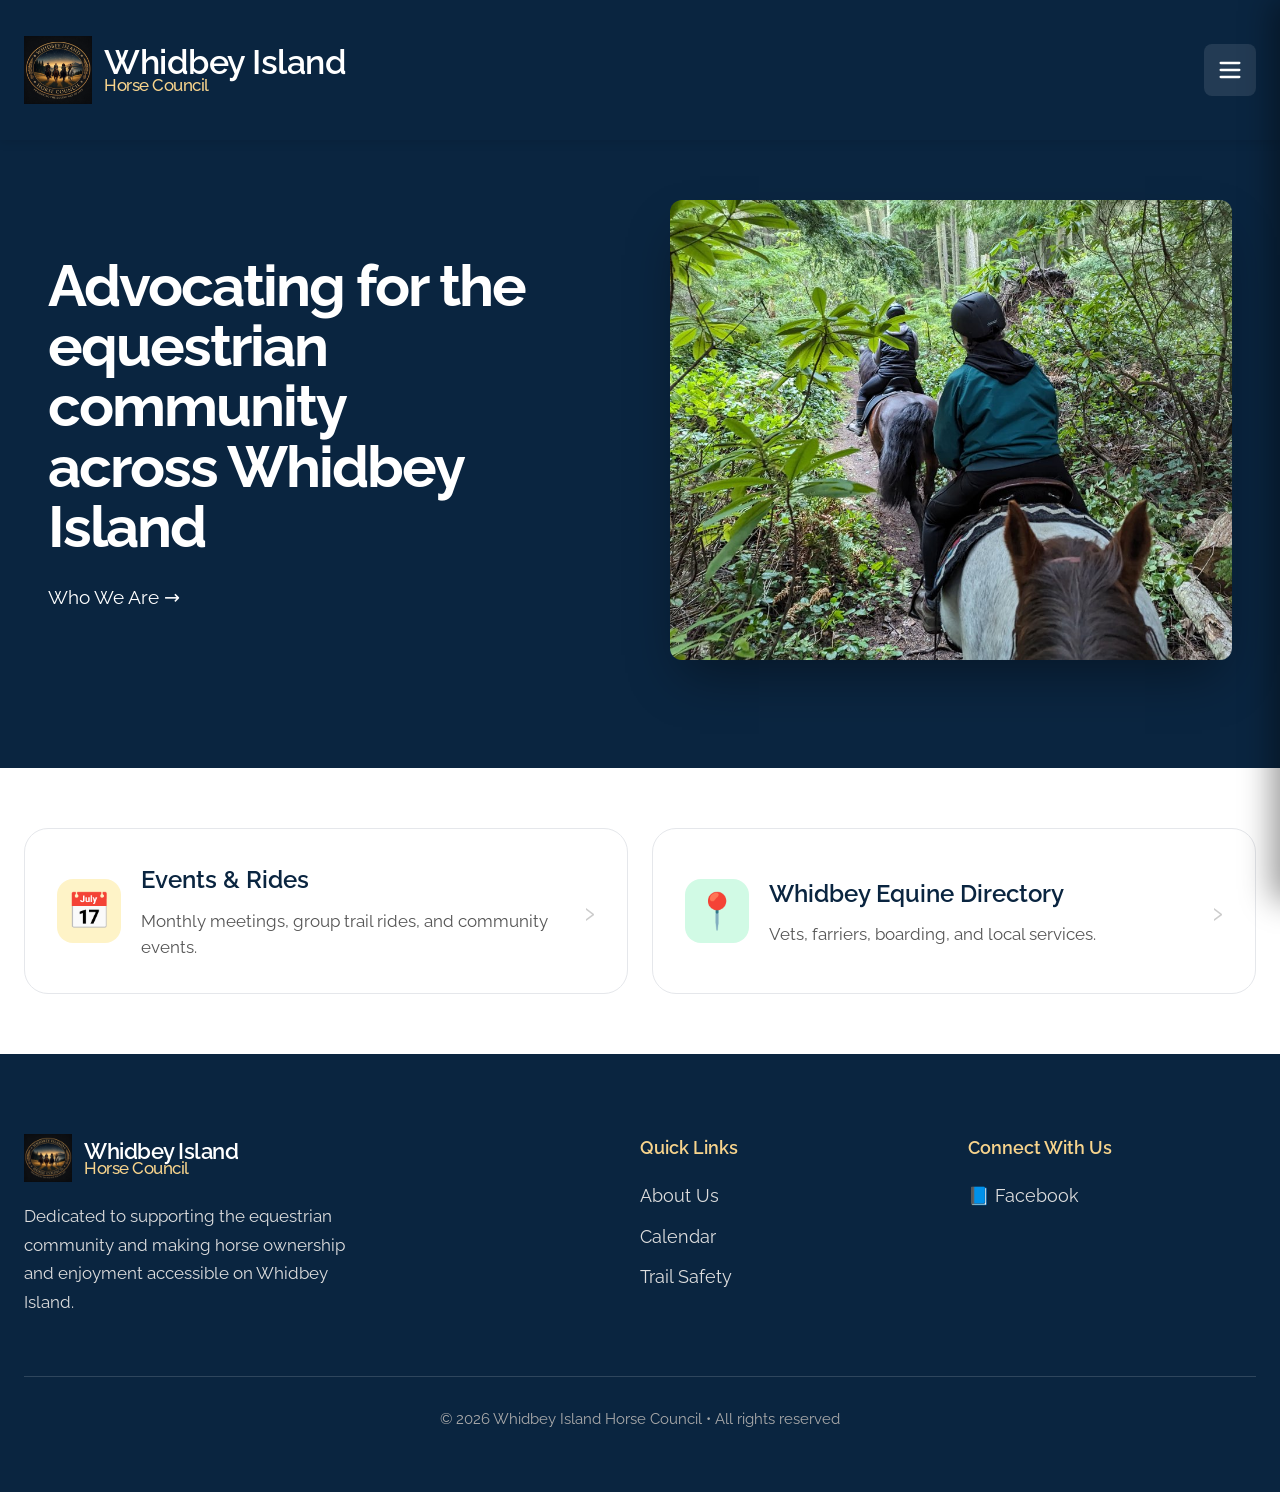
==== index.html @ 2dd6991c "Update index.html" ====
<!DOCTYPE html>
<html lang="en">
<head>
    <meta charset="UTF-8">
    <meta name="viewport" content="width=device-width, initial-scale=1.0">
    <meta name="description" content="Whidbey Island Horse Council - Promoting responsible horse ownership, trail access, and equestrian community on Whidbey Island, Washington.">
    <title>Whidbey Island Horse Council | Home</title>
    <link href="https://fonts.googleapis.com/css2?family=Raleway:wght@400;500;600;700&display=swap" rel="stylesheet">
    <link rel="stylesheet" href="css/styles.css">
</head>
<body>

    <!-- HEADER with full accordion mobile menu -->
    <header class="header-bg">
        <div class="nav-container">
            <div class="logo-container">
               <a href="index.html" style="display: flex; align-items: center; gap: 12px; text-decoration: none;">
                  <img src="images/logo.png" alt="Whidbey Island Horse Council Logo">
                  <div class="logo-text">Whidbey Island <small>Horse Council</small></div>
               </a>
            </div>                      
           <nav class="desktop-nav">
                <a href="index.html" class="active">Home</a>
                <a href="about.html">About Us / Mission</a>
                <a href="events.html">Calendar</a>
                <a href="resources.html">Resources</a>
                <a href="contact.html">Contact</a>
            </nav>
            <div class="hamburger" onclick="toggleMobileMenu()">
                <svg id="hamburger-icon" xmlns="http://www.w3.org/2000/svg" width="28" height="28" fill="none" viewBox="0 0 24 24" stroke="currentColor">
                    <path stroke-linecap="round" stroke-linejoin="round" stroke-width="2" d="M4 6h16M4 12h16M4 18h16"/>
                </svg>
            </div>
        </div>

        <!-- RIGHT-SIDE MOBILE DRAWER WITH ACCORDION -->
        <div id="mobile-menu" class="mobile-menu">
            <button class="close-btn" onclick="toggleMobileMenu()">×</button>
            <nav>
                <a href="index.html" onclick="toggleMobileMenu()">Home</a>
                <a href="about.html" onclick="toggleMobileMenu()">About Us / Mission</a>
                <!-- Events accordion -->
                <div class="accordion-item">
                    <button class="accordion-header" onclick="toggleAccordion(this)" aria-expanded="false">
                        Calendar
                        <span class="chevron">›</span>
                    </button>
                    <div class="accordion-content">
                        <a href="events.html" onclick="toggleMobileMenu()">Upcoming Events</a>
                        <a href="monthly-meetings.html" onclick="toggleMobileMenu()">Monthly Meetings</a>
                    </div>
                </div>
                
                <!-- Resources accordion -->
                <div class="accordion-item">
                    <button class="accordion-header" onclick="toggleAccordion(this)" aria-expanded="false">
                        Resources
                        <span class="chevron">›</span>
                    </button>
                    <div class="accordion-content">
                        <a href="resources.html" onclick="toggleMobileMenu()">Trail Safety</a>
                        <a href="disaster-preparedness.html" onclick="toggleMobileMenu()">Disaster Preparedness</a>
                        <a href="whidbey-equine-directory.html" onclick="toggleMobileMenu()">Whidbey Equine Directory</a>
                    </div>
                </div>
                <a href="contact.html" onclick="toggleMobileMenu()">Contact</a>
            </nav>
        </div>
    </header>
    <!-- HERO SECTION – Text left, photo right -->
    <section style="background-color: #0a2540; padding: 60px 24px 100px; color: white;">
        <div class="hero-grid" style="max-width: 1280px; margin: 0 auto; display: grid; gap: 60px; align-items: center;">
            
            <!-- LEFT: Text - now vertically centered -->
            <div style="display: flex; flex-direction: column; justify-content: center; height: 100%;">
                <h1 style="font-size: 3.6rem; line-height: 1.05; font-weight: 700; letter-spacing: -2px; margin-bottom: 24px;">
                    Advocating for the equestrian community<br>across Whidbey Island
                </h1>
                <div style="display: flex; gap: 28px; flex-wrap: wrap; align-items: center;">
                    <a href="about.html" 
                       style="color: white; font-size: 1.2rem; display: flex; align-items: center; gap: 8px; text-decoration: none;">
                        Who We Are →
                    </a>
                </div>
            </div>
            
            <!-- RIGHT: Rider photo - slightly smaller -->
            <div>
                <img src="images/hero-rider.jpg" 
                     alt="Horse rider on trail at sunset" 
                     style="width: 100%; max-height: 460px; object-fit: cover; border-radius: 12px; box-shadow: 0 25px 50px -12px rgba(0,0,0,0.4);">
            </div>
        </div>
    </section>

    <!-- QUICK LINKS -->
    <section class="quick-section">
        <div class="quick-grid">
          
            <a href="events.html" class="card">
                <div class="card-icon" style="background:#fef3c7; color:#b45309;">📅</div>
                <div class="card-content">
                    <h3>Events &amp; Rides</h3>
                    <p>Monthly meetings, group trail rides, and community events.</p>
                </div>
                <span class="card-arrow">›</span>
            </a>
            
            <a href="whidbey-equine-directory.html" class="card">
                <div class="card-icon" style="background:#d1fae5; color:#0f766e;">📍</div>
                <div class="card-content">
                    <h3>Whidbey Equine Directory</h3>
                    <p>Vets, farriers, boarding, and local services.</p>
                </div>
                <span class="card-arrow">›</span>
            </a>
        </div>
    </section>

    <!-- FOOTER -->
    <footer class="footer">
        <div class="footer-content">
            <div>
                <div class="footer-logo">
                    <img src="images/logo.png" alt="Whidbey Island Horse Council">
                    <div class="logo-text" style="color:white; font-size:1.4rem;">Whidbey Island <small style="color:#f8d48c;">Horse Council</small></div>
                </div>
                <p>Dedicated to supporting the equestrian community and making horse ownership and enjoyment accessible on Whidbey Island.</p>
            </div>
            <div class="footer-column">
                <h4>Quick Links</h4>
                <ul>
                    <li><a href="about.html">About Us</a></li>
                    <li><a href="events.html">Calendar</a></li>
                    <li><a href="resources.html">Trail Safety</a></li>
                </ul>
            </div>
            <div class="footer-column">
                <h4>Connect With Us</h4>
                <div class="footer-social">
                    <a href="https://www.facebook.com/groups/1446844290421112" target="_blank">📘 Facebook</a>
                </div>
            </div>
        </div>
        <div class="footer-bottom">
            &copy; 2026 Whidbey Island Horse Council • All rights reserved
        </div>
    </footer>

    <script>
        function toggleMobileMenu() {
            const menu = document.getElementById('mobile-menu');
            const icon = document.getElementById('hamburger-icon');
            if (menu.classList.contains('active')) {
                menu.classList.remove('active');
                icon.innerHTML = `<path stroke-linecap="round" stroke-linejoin="round" stroke-width="2" d="M4 6h16M4 12h16M4 18h16"/>`;
            } else {
                menu.classList.add('active');
                icon.innerHTML = `<path stroke-linecap="round" stroke-linejoin="round" stroke-width="2" d="M6 18L18 6M6 6h12v12"/>`;
            }
        }
        function toggleAccordion(button) {
            const isExpanded = button.getAttribute('aria-expanded') === 'true';
            button.setAttribute('aria-expanded', !isExpanded);
            const content = button.nextElementSibling;
            content.classList.toggle('open');
        }
    </script>
</body>
</html>
---- css/styles.css ----
/* ============================================= */
/* Whidbey Island Horse Council - styles.css     */
/* Pure custom CSS – exactly like ironmillsranch.com */
/* ============================================= */

@import url('https://fonts.googleapis.com/css2?family=Raleway:wght@400;500;600;700&display=swap');

* {
    margin: 0;
    padding: 0;
    box-sizing: border-box;
}

body {
    font-family: 'Raleway', system-ui, -apple-system, BlinkMacSystemFont, "Segoe UI", Roboto, sans-serif;
    line-height: 1.6;
    font-size: 1.1rem;
    color: #222222;
    overflow-x: hidden;
}

/* ====================== HEADER ====================== */
/* Taller header + much more visible logo */
.header-bg {
    background-color: #0a2540;
    color: white;
    position: sticky;
    top: 0;
    z-index: 1000;
    box-shadow: 0 2px 10px rgba(0, 0, 0, 0.1);
    padding: 8px 0;
}

.nav-container {
    max-width: 1280px;
    margin: 0 auto;
    padding: 28px 24px;
    display: flex;
    align-items: center;
    justify-content: space-between;
}

.logo-container {
    display: flex;
    align-items: center;
    gap: 12px;
}

.logo-container img {
    height: 68px;
    width: auto;
    transition: transform 0.3s ease;
}

.logo-container img:hover {
    transform: scale(1.05);
}

.logo-text {
    font-size: 2.1rem;
    font-weight: 600;
    letter-spacing: -0.5px;
    line-height: 1;
    color: white !important;
}

.logo-text small {
    display: block;
    font-size: 1.05rem;
    font-weight: 500;
    color: #f8d48c !important;
    margin-top: -2px;
}

.logo-container a {
    text-decoration: none;
    color: inherit;
}

/* Hover effect – only “Whidbey Island” turns gold */
.logo-container a:hover .logo-text {
    color: #f8d48c !important;
}
.logo-container a:hover .logo-text small {
    color: #f8d48c !important;
}

/* Hamburger */
.hamburger {
    display: flex;
    align-items: center;
    justify-content: center;
    width: 52px;
    height: 52px;
    background: rgba(255,255,255,0.1);
    border-radius: 8px;
    cursor: pointer;
    transition: all 0.3s ease;
}

.hamburger:hover {
    background: rgba(255,255,255,0.2);
}

/* Desktop nav */
.desktop-nav {
    display: none;
    align-items: center;
    gap: 32px;
    font-size: 1.05rem;
    font-weight: 500;
}

.desktop-nav a {
    color: white;
    text-decoration: none;
    transition: color 0.2s ease;
}

.desktop-nav a:hover {
    color: #f8d48c;
}

/* ====================== MOBILE HEADER ADJUSTMENTS ====================== */
@media (max-width: 768px) {
    .nav-container {
        padding: 20px 24px;
    }
    .logo-container img {
        height: 58px;
    }
    .logo-text {
        font-size: 1.9rem;
    }
    .hamburger {
        width: 48px;
        height: 48px;
    }
}

/* ====================== NEW MOBILE MENU (Right-side drawer) ====================== */
.mobile-menu {
    position: fixed;
    top: 0;
    right: -320px;
    width: 320px;
    height: 100vh;
    background-color: #0a2540;
    box-shadow: -8px 0 30px rgba(0, 0, 0, 0.4);
    transition: right 0.4s cubic-bezier(0.4, 0, 0.2, 1);
    z-index: 1200;
    overflow-y: auto;
    padding: 20px;
}

.mobile-menu.active {
    right: 0;
}

.mobile-menu .close-btn {
    position: absolute;
    top: 20px;
    right: 20px;
    background: none;
    border: none;
    color: white;
    font-size: 32px;
    line-height: 1;
    cursor: pointer;
    z-index: 1300;
}

.mobile-menu nav {
    margin-top: 70px;
}

.mobile-menu a {
    display: flex;
    align-items: center;
    justify-content: space-between;
    color: white;
    text-decoration: none;
    font-size: 1.25rem;
    font-weight: 500;
    padding: 16px 0;
    border-bottom: 1px solid rgba(255,255,255,0.15);
}

.mobile-menu a:hover {
    color: #f8d48c;
}

.mobile-menu .chevron {
    transition: transform 0.3s ease;
}

.mobile-menu a[aria-expanded="true"] .chevron {
    transform: rotate(180deg);
}

/* Accordion sub-menus */
.mobile-menu .accordion-item {
    border-bottom: 1px solid rgba(255,255,255,0.15);
}

.mobile-menu .accordion-header {
    display: flex;
    align-items: center;
    justify-content: space-between;
    width: 100%;
    padding: 16px 0;
    color: white;
    font-size: 1.25rem;
    font-weight: 500;
    background: none;
    border: none;
    cursor: pointer;
    text-align: left;
}

.mobile-menu .accordion-header:hover {
    color: #f8d48c;
}

.mobile-menu .accordion-header[aria-expanded="true"] .chevron {
    transform: rotate(180deg);
}

.mobile-menu .accordion-content {
    max-height: 0;
    overflow: hidden;
    transition: max-height 0.3s ease;
    padding-left: 20px;
}

.mobile-menu .accordion-content.open {
    max-height: 400px;
}

.mobile-menu .accordion-content a {
    display: block;
    padding: 12px 0;
    color: #ddd;
    font-size: 1.1rem;
    text-decoration: none;
}

.mobile-menu .accordion-content a:hover {
    color: #f8d48c;
}

/* ====================== HERO SECTION (Text LEFT • Picture RIGHT) ====================== */
.hero {
    background-image: linear-gradient(rgba(10, 37, 64, 0.55), rgba(10, 37, 64, 0.55)),
                      url('https://picsum.photos/id/1015/2000/1200'); /* ← CHANGE THIS to your real trail photo */
    background-size: cover;
    background-position: center;
    min-height: 100vh;
    display: flex;
    align-items: center;
    color: white;
    position: relative;
}

.hero-content,
.hero-grid {
    max-width: 1280px;
    margin: 0 auto;
    padding: 0 24px;
    display: grid;
    grid-template-columns: 1fr;
    gap: 40px;
    align-items: center;
    width: 100%;
}

/* Desktop: Text LEFT | Background photo RIGHT */
@media (min-width: 992px) {
    .hero-content,
    .hero-grid {
        grid-template-columns: 1fr 1fr;
    }
}

.hero-text-panel {
    background-color: rgba(255,255,255,0.95);
    color: #0a2540;
    border-radius: 24px;
    padding: 48px 40px;
    box-shadow: 0 25px 50px -12px rgb(0 0 0 / 0.25);
    max-width: 480px;
    margin-right: auto;           /* sticks to LEFT side */
    margin-left: 0;
}

/* Optional: If you have a separate <img> inside the hero, hide it on desktop so the background shows cleanly */
.hero img {
    display: none;
}

@media (min-width: 992px) {
    .hero img {
        display: block;   /* only show if you want a foreground image */
    }
}

.cta-button {
    display: inline-block;
    background-color: #0a2540;
    color: white;
    font-size: 1.25rem;
    font-weight: 600;
    padding: 18px 40px;
    border-radius: 16px;
    text-decoration: none;
    transition: all 0.3s ease;
}

.cta-button:hover {
    background-color: #1a3a5e;
    transform: translateY(-3px);
}

/* ====================== QUICK LINK CARDS ====================== */
.quick-section {
    max-width: 1280px;
    margin: 0 auto;
    padding: 60px 24px;
}

.quick-grid {
    display: grid;
    grid-template-columns: repeat(auto-fit, minmax(340px, 1fr));
    gap: 24px;
}

.card {
    background: white;
    border: 1px solid #e5e7eb;
    border-radius: 24px;
    padding: 32px;
    display: flex;
    align-items: center;
    gap: 20px;
    transition: all 0.3s ease;
    text-decoration: none;
    color: inherit;
}

.card:hover {
    border-color: #f8d48c;
    transform: translateY(-8px);
    box-shadow: 0 20px 25px -5px rgb(0 0 0 / 0.1);
}

.card-icon {
    width: 64px;
    height: 64px;
    flex-shrink: 0;
    display: flex;
    align-items: center;
    justify-content: center;
    font-size: 2.2rem;
    border-radius: 16px;
}

.card-content h3 {
    font-size: 1.5rem;
    font-weight: 600;
    color: #0a2540;
    margin-bottom: 8px;
}

.card-content p {
    color: #555;
    font-size: 1.05rem;
}

.card-arrow {
    font-size: 2rem;
    color: #ccc;
    margin-left: auto;
    transition: all 0.3s ease;
}

.card:hover .card-arrow {
    color: #f8d48c;
    transform: translateX(4px);
}

/* ====================== FOOTER ====================== */
.footer {
    background-color: #0a2540;
    color: #ddd;
    padding: 80px 24px 60px;
}

.footer-content {
    max-width: 1280px;
    margin: 0 auto;
    display: grid;
    grid-template-columns: 1fr;
    gap: 40px;
}

@media (min-width: 768px) {
    .footer-content {
        grid-template-columns: 2fr 1fr 1fr;
    }
}

.footer-logo {
    display: flex;
    align-items: center;
    gap: 12px;
    margin-bottom: 20px;
}

.footer-logo img {
    height: 48px;
}

.footer p {
    max-width: 340px;
    font-size: 1.05rem;
    line-height: 1.7;
}

.footer-column h4 {
    color: #f8d48c;
    font-size: 1.1rem;
    font-weight: 600;
    margin-bottom: 20px;
}

.footer-column ul {
    list-style: none;
}

.footer-column ul li {
    margin-bottom: 12px;
}

.footer-column a {
    color: #ddd;
    text-decoration: none;
    transition: color 0.2s;
}

.footer-column a:hover {
    color: white;
}

.footer-social a {
    color: #ddd;
    text-decoration: none;
    display: flex;
    align-items: center;
    gap: 12px;
    font-size: 1.1rem;
    margin-bottom: 16px;
}

.footer-social a:hover {
    color: #f8d48c;
}

.footer-bottom {
    text-align: center;
    margin-top: 60px;
    padding-top: 30px;
    border-top: 1px solid rgba(255,255,255,0.15);
    font-size: 0.95rem;
    color: #aaa;
}

/* ====================== RESPONSIVE ====================== */
@media (max-width: 768px) {
    .desktop-nav {
        display: none;
    }
    .hero-text-panel {
        margin: 0 auto;
    }
    .hero-text-panel h1 {
        font-size: 2.8rem;
    }
    .quick-grid {
        grid-template-columns: 1fr;
    }
}

/* Wider margins for all sub-pages */
.main-content {
    padding: 100px 40px 80px !important;
    max-width: 1280px;
    margin: 0 auto;
}

.content-wrapper,
.content-grid {
    max-width: 1100px;
    margin: 0 auto;
    padding: 0 20px;
}

.content-wrapper p {
    margin-bottom: 1.8rem;
}

.content-wrapper p:last-child {
    margin-bottom: 0;
}

/* ====================== EVENTS PAGE ====================== */
.category-row {
    display: flex;
    flex-wrap: wrap;
    gap: 14px;
    justify-content: center;
    margin-bottom: 48px;
    padding-bottom: 32px;
    border-bottom: 1px solid #e5e7eb;
}

.category-btn {
    padding: 14px 28px;
    border-radius: 9999px;
    font-weight: 600;
    font-size: 1.05rem;
    background: white;
    color: #0a2540;
    border: 2px solid #e5e7eb;
    cursor: pointer;
    transition: all 0.3s ease;
    white-space: nowrap;
}

.category-btn:hover {
    background: #f8d48c;
    border-color: #f8d48c;
    color: #0a2540;
}

.category-btn.active {
    background: #0a2540;
    color: white;
    border-color: #0a2540;
    box-shadow: 0 10px 15px -3px rgb(10 37 64 / 0.2);
}

.event-card {
    background: white;
    border: 1px solid #e5e7eb;
    border-radius: 24px;
    padding: 32px;
    transition: all 0.3s ease;
    box-shadow: 0 4px 6px -1px rgb(0 0 0 / 0.05);
}

.event-card:hover {
    border-color: #f8d48c;
    transform: translateY(-6px);
    box-shadow: 0 20px 25px -5px rgb(0 0 0 / 0.1);
}

.event-header {
    display: flex;
    justify-content: space-between;
    align-items: center;
    margin-bottom: 16px;
}

.event-category {
    background: #fefce8;
    color: #854d0e;
    padding: 6px 18px;
    border-radius: 9999px;
    font-size: 0.95rem;
    font-weight: 600;
    letter-spacing: 0.5px;
}

.event-price {
    font-size: 1.75rem;
    font-weight: 700;
    color: #0a2540;
}

.event-title {
    font-size: 1.6rem;
    font-weight: 700;
    color: #0a2540;
    line-height: 1.2;
    margin-bottom: 12px;
}

.event-desc {
    color: #444;
    font-size: 1.1rem;
    line-height: 1.5;
    margin-bottom: 24px;
}

.event-meta {
    display: flex;
    flex-wrap: wrap;
    gap: 20px;
    margin-bottom: 28px;
    font-size: 1.05rem;
    color: #555;
}

.meta-item {
    display: flex;
    align-items: center;
    gap: 8px;
}

.meta-item i {
    color: #f8d48c;
    width: 20px;
}

.event-footer {
    display: flex;
    flex-wrap: wrap;
    gap: 16px;
    align-items: center;
}

.btn-register {
    background-color: #0a2540;
    color: white;
    font-size: 1.1rem;
    font-weight: 600;
    padding: 16px 36px;
    border-radius: 16px;
    text-decoration: none;
    transition: all 0.3s ease;
    display: inline-flex;
    align-items: center;
    gap: 8px;
}

.btn-register:hover {
    background-color: #1a3a5e;
    transform: translateY(-2px);
}

.btn-details {
    color: #666;
    text-decoration: none;
    font-weight: 500;
    padding: 14px 24px;
    transition: color 0.3s ease;
}

.btn-details:hover {
    color: #0a2540;
}

.events-grid {
    display: grid;
    grid-template-columns: repeat(auto-fit, minmax(360px, 1fr));
    gap: 32px;
}

#no-events {
    text-align: center;
    padding: 80px 20px;
    color: #666;
}

#no-events p:first-child {
    font-size: 1.4rem;
    font-weight: 500;
}

@media (max-width: 768px) {
    .events-grid {
        grid-template-columns: 1fr;
    }
    .category-btn {
        padding: 12px 22px;
        font-size: 1rem;
    }
}

/* ====================== CONTACT PAGE ====================== */
.contact-container {
    max-width: 640px;
    margin: 0 auto;
    padding: 40px 20px 80px;
}

.contact-title {
    font-family: 'Raleway', system-ui, -apple-system, BlinkMacSystemFont, "Segoe UI", Roboto, sans-serif;
    font-size: 3.8rem;
    font-weight: 700;
    letter-spacing: -2px;
    line-height: 1.05;
    text-align: center;
    margin-bottom: 60px;
    color: #0a2540;
}

@media (max-width: 768px) {
    .contact-title {
        font-size: 2.8rem;
    }
}

.contact-form {
    display: flex;
    flex-direction: column;
    gap: 28px;
}

.contact-form input,
.contact-form textarea {
    width: 100%;
    padding: 18px 24px;
    border: 2px solid #e5e7eb;
    border-radius: 12px;
    font-size: 1.15rem;
    font-family: 'Raleway', sans-serif;
    transition: all 0.3s ease;
    background: white;
}

.contact-form input:focus,
.contact-form textarea:focus {
    outline: none;
    border-color: #0a2540;
    box-shadow: 0 0 0 4px rgba(10, 37, 64, 0.1);
}

.contact-form textarea {
    resize: vertical;
    min-height: 180px;
}

.send-button {
    background-color: #111111;
    color: white;
    font-size: 1.25rem;
    font-weight: 600;
    padding: 18px 40px;
    border: none;
    border-radius: 12px;
    cursor: pointer;
    transition: all 0.3s ease;
    margin-top: 10px;
}

.send-button:hover {
    background-color: #222222;
    transform: translateY(-3px);
}

/* Contact success message */
.success-container {
    display: none;
    flex-direction: column;
    align-items: center;
    text-align: center;
    padding: 60px 40px;
    background: white;
    border: 2px solid #e5e7eb;
    border-radius: 24px;
    max-width: 560px;
    margin: 0 auto;
    animation: fadeInUp 0.6s ease forwards;
}

.success-container i {
    font-size: 4.8rem;
    color: #166534;
    margin-bottom: 24px;
}

.success-container h2 {
    font-size: 2.5rem;
    font-weight: 700;
    color: #0a2540;
    margin-bottom: 12px;
}

.success-container p {
    font-size: 1.2rem;
    color: #444;
    line-height: 1.6;
    margin-bottom: 8px;
}

.success-container button {
    background-color: #0a2540;
    color: white;
    font-size: 1.15rem;
    font-weight: 600;
    padding: 16px 44px;
    border: none;
    border-radius: 12px;
    cursor: pointer;
    margin-top: 20px;
    transition: all 0.3s ease;
}

.success-container button:hover {
    background-color: #1a3a5e;
    transform: translateY(-3px);
}

@keyframes fadeInUp {
    from {
        opacity: 0;
        transform: translateY(30px);
    }
    to {
        opacity: 1;
        transform: translateY(0);
    }
}

/* ====================== ABOUT PAGE CAROUSEL ====================== */
.carousel-section {
    margin-top: 80px;
    padding: 60px 0;
    background: #0a2540;
    color: white;
    border-radius: 24px;
    position: relative;
}

.carousel-header {
    text-align: center;
    margin-bottom: 40px;
}

.carousel-header span {
    display: inline-block;
    background: #f8d48c;
    color: #0a2540;
    padding: 4px 20px;
    border-radius: 9999px;
    font-size: 0.95rem;
    font-weight: 600;
    letter-spacing: 1px;
}

.carousel-title {
    font-size: 2.4rem;
    font-weight: 700;
    margin: 16px 0 8px;
    letter-spacing: -1px;
}

.carousel-container {
    max-width: 1100px;
    margin: 0 auto;
    position: relative;
    padding: 0 60px;
    overflow: hidden;
}

.carousel-track {
    display: flex;
    flex-wrap: nowrap;
    transition: transform 0.5s cubic-bezier(0.4, 0, 0.2, 1);
}

.carousel-slide {
    flex: 0 0 100%;
    min-width: 100%;
    width: 100%;
    position: relative;
}

.carousel-slide img {
    width: 100%;
    height: 460px;
    object-fit: contain;
    background-color: #0a2540;
    display: block;
    border-radius: 20px;
}

.carousel-arrow {
    position: absolute;
    top: 50%;
    transform: translateY(-50%);
    background: #f8d48c;
    color: #0a2540;
    width: 56px;
    height: 56px;
    border-radius: 50%;
    display: flex;
    align-items: center;
    justify-content: center;
    font-size: 1.8rem;
    cursor: pointer;
    box-shadow: 0 10px 15px -3px rgb(10 37 64 / 0.3);
    z-index: 10;
    transition: all 0.3s ease;
}

.carousel-arrow:hover {
    background: #e8c46c;
    transform: translateY(-50%) scale(1.08);
}

.carousel-arrow.prev { left: 20px; }
.carousel-arrow.next { right: 20px; }

.carousel-dots {
    display: flex;
    justify-content: center;
    gap: 10px;
    margin-top: 30px;
}

.carousel-dot {
    width: 12px;
    height: 12px;
    background: rgba(255,255,255,0.4);
    border-radius: 50%;
    cursor: pointer;
    transition: all 0.3s ease;
}

.carousel-dot.active {
    background: #f8d48c;
    width: 28px;
    border-radius: 9999px;
}

@media (max-width: 768px) {
    .carousel-slide img { height: 380px; }
    .carousel-container { padding: 0 40px; }
}

/* ====================== MONTHLY MEETINGS PAGE ====================== */
.next-meeting-box {
    background: white;
    border: 3px solid #f8d48c;
    border-radius: 24px;
    padding: 40px 32px;
    text-align: center;
    margin-bottom: 60px;
    box-shadow: 0 10px 25px rgba(10, 37, 64, 0.1);
}

.next-meeting-box h2 {
    color: #0a2540;
    font-size: 2.2rem;
    margin-bottom: 12px;
}

.next-meeting-box .date {
    font-size: 1.5rem;
    font-weight: 700;
    color: #0a2540;
    margin-bottom: 8px;
}

.next-meeting-box .time-location {
    font-size: 1.3rem;
    color: #444;
    margin-bottom: 24px;
}

.meetings-list {
    max-width: 900px;
    margin: 0 auto;
}

.meeting-card {
    background: white;
    border: 1px solid #e5e7eb;
    border-radius: 20px;
    padding: 24px 28px;
    margin-bottom: 20px;
    display: flex;
    justify-content: space-between;
    align-items: center;
    transition: all 0.3s ease;
}

.meeting-card:hover {
    border-color: #f8d48c;
    transform: translateY(-4px);
    box-shadow: 0 15px 25px rgba(10, 37, 64, 0.08);
}

.meeting-info h3 {
    font-size: 1.35rem;
    color: #0a2540;
    margin-bottom: 6px;
}

.meeting-info p {
    color: #555;
    margin: 0;
}

.minutes-link {
    background: #0a2540;
    color: white;
    padding: 12px 28px;
    border-radius: 9999px;
    text-decoration: none;
    font-weight: 600;
    white-space: nowrap;
    display: inline-flex;
    align-items: center;
    gap: 8px;
}

.minutes-link:hover {
    background: #1a3a5e;
}

/* ====================== TRAIL SAFETY PAGE ====================== */
.safety-btn {
    padding: 14px 28px;
    border-radius: 9999px;
    font-weight: 600;
    font-size: 1.05rem;
    background: white;
    color: #0a2540;
    border: 2px solid #e5e7eb;
    cursor: pointer;
    transition: all 0.3s ease;
    white-space: nowrap;
}

.safety-btn:hover {
    background: #f8d48c;
    border-color: #f8d48c;
}

.safety-btn.active {
    background: #0a2540;
    color: white;
    border-color: #0a2540;
}

.safety-content {
    background: white;
    border: 1px solid #e5e7eb;
    border-radius: 20px;
    padding: 32px;
    margin-bottom: 30px;
    display: none;
}

.safety-content.active {
    display: block;
}

.safety-content h3 {
    color: #0a2540;
    margin-bottom: 16px;
}

/* Key resources */
.key-resources {
    max-width: 900px;
    margin: 0 auto 50px;
}

.key-resources h3 {
    color: #0a2540;
    font-size: 1.5rem;
    margin-bottom: 20px;
    font-weight: 700;
}

.key-resources ul {
    list-style: none;
    padding: 0;
    line-height: 1.9;
    font-size: 1.1rem;
}

.key-resources li {
    margin-bottom: 14px;
    padding-left: 28px;
    position: relative;
}

.key-resources li::before {
    content: "•";
    color: #f8d48c;
    font-size: 1.6rem;
    position: absolute;
    left: 0;
    top: -2px;
}

.key-resources a {
    color: #0a2540;
    text-decoration: none;
    font-weight: 600;
}

.key-resources a:hover {
    color: #f8d48c;
    text-decoration: underline;
}

/* ====================== UTILITIES ====================== */
.hidden {
    display: none !important;
}

.text-amber {
    color: #f8d48c;
}
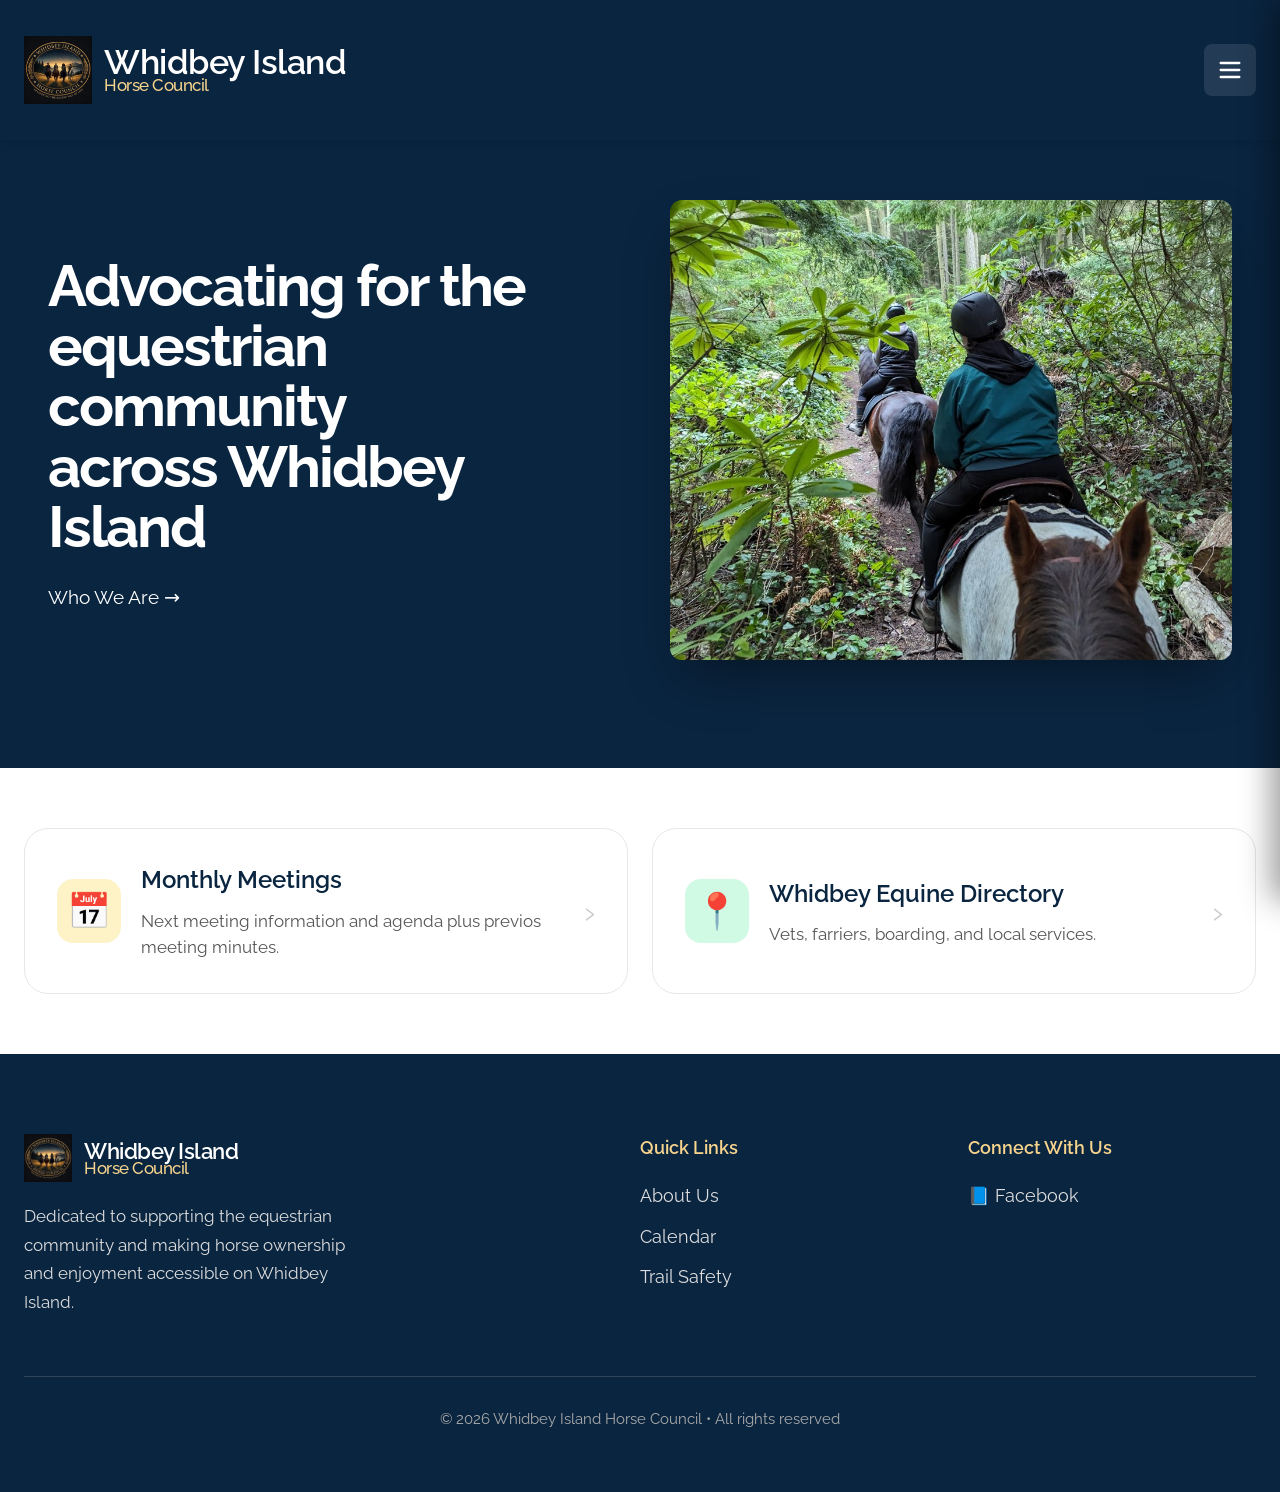
==== commit afb7ab91: "Update index.html" ====
--- a/index.html
+++ b/index.html
@@ -97,11 +97,11 @@
     <section class="quick-section">
         <div class="quick-grid">
           
-            <a href="events.html" class="card">
+            <a href="monthly-meetings.html" class="card">
                 <div class="card-icon" style="background:#fef3c7; color:#b45309;">📅</div>
                 <div class="card-content">
-                    <h3>Events &amp; Rides</h3>
-                    <p>Monthly meetings, group trail rides, and community events.</p>
+                    <h3>Monthly Meetings</h3>
+                    <p>Next meeting information and agenda plus previos meeting minutes.</p>
                 </div>
                 <span class="card-arrow">›</span>
             </a>
--- a/css/styles.css
+++ b/css/styles.css
@@ -1109,7 +1109,212 @@
     color: #f8d48c;
     text-decoration: underline;
 }
-
+/* ============================================= */
+/* WHIDBEY EQUINE DIRECTORY STYLES               */
+/* ============================================= */
+
+.directory-controls {
+    display: flex;
+    flex-wrap: wrap;
+    gap: 16px;
+    align-items: center;
+    margin-bottom: 32px;
+}
+
+.directory-controls input {
+    flex: 1;
+    min-width: 280px;
+    padding: 14px 20px;
+    border: 2px solid #e5e7eb;
+    border-radius: 12px;
+    font-size: 1.1rem;
+    font-family: 'Raleway', sans-serif;
+}
+
+.directory-controls input:focus {
+    outline: none;
+    border-color: #0a2540;
+    box-shadow: 0 0 0 4px rgba(10, 37, 64, 0.1);
+}
+
+.category-filters {
+    display: flex;
+    flex-wrap: wrap;
+    gap: 8px;
+}
+
+.category-btn {
+    padding: 10px 22px;
+    border-radius: 9999px;
+    font-weight: 600;
+    font-size: 1rem;
+    background: white;
+    color: #0a2540;
+    border: 2px solid #e5e7eb;
+    cursor: pointer;
+    transition: all 0.3s ease;
+    white-space: nowrap;
+}
+
+.category-btn:hover {
+    background: #f8d48c;
+    border-color: #f8d48c;
+}
+
+.category-btn.active {
+    background: #0a2540;
+    color: white;
+    border-color: #0a2540;
+}
+
+.directory-grid {
+    display: grid;
+    grid-template-columns: repeat(auto-fit, minmax(340px, 1fr));
+    gap: 24px;
+}
+
+.directory-card {
+    background: white;
+    border: 1px solid #e5e7eb;
+    border-radius: 24px;
+    padding: 32px;
+    transition: all 0.3s ease;
+    box-shadow: 0 4px 6px -1px rgb(0 0 0 / 0.05);
+    display: flex;
+    flex-direction: column;
+    height: 100%;
+}
+
+.directory-card:hover {
+    border-color: #f8d48c;
+    transform: translateY(-6px);
+    box-shadow: 0 20px 25px -5px rgb(0 0 0 / 0.1);
+}
+
+.directory-card .service-badge {
+    display: inline-block;
+    background: #fefce8;
+    color: #854d0e;
+    padding: 4px 16px;
+    border-radius: 9999px;
+    font-size: 0.9rem;
+    font-weight: 600;
+    margin-bottom: 12px;
+}
+
+.directory-card h3 {
+    font-size: 1.5rem;
+    font-weight: 700;
+    color: #0a2540;
+    margin-bottom: 8px;
+}
+
+.directory-card .contact-name {
+    font-size: 1.15rem;
+    color: #444;
+    margin-bottom: 16px;
+}
+
+.directory-card .meta {
+    margin-top: auto;
+    padding-top: 20px;
+    border-top: 1px solid #e5e7eb;
+    display: flex;
+    flex-direction: column;
+    gap: 8px;
+    font-size: 1.05rem;
+}
+
+.directory-card .meta a {
+    color: #0a2540;
+    text-decoration: none;
+    font-weight: 500;
+}
+
+.directory-card .meta a:hover {
+    color: #f8d48c;
+}
+
+.directory-card .remove-request {
+    margin-top: 16px;
+    font-size: 0.95rem;
+    color: #666;
+    text-align: right;
+}
+
+.directory-card .remove-request a {
+    color: #854d0e;
+    text-decoration: underline;
+}
+
+.add-section {
+    margin-top: 80px;
+    padding: 48px;
+    background: #f8f5eb;
+    border-radius: 24px;
+}
+
+.add-section h2 {
+    color: #0a2540;
+    margin-bottom: 12px;
+}
+
+.contact-form .checkbox-group,
+.contact-form .radio-group {
+    display: flex;
+    flex-wrap: wrap;
+    gap: 20px;
+    margin-top: 8px;
+}
+
+.contact-form .checkbox-group label,
+.contact-form .radio-group label {
+    display: flex;
+    align-items: center;
+    gap: 10px;
+    font-size: 1.1rem;
+    cursor: pointer;
+    color: #222;
+}
+
+.contact-form input[type="checkbox"],
+.contact-form input[type="radio"] {
+    width: 18px;
+    height: 18px;
+    accent-color: #0a2540;
+}
+
+.contact-form select {
+    width: 100%;
+    padding: 18px 24px;
+    border: 2px solid #e5e7eb;
+    border-radius: 12px;
+    font-size: 1.15rem;
+    font-family: 'Raleway', sans-serif;
+    background: white;
+    appearance: none;
+    background-image: url("data:image/svg+xml,%3Csvg xmlns='http://www.w3.org/2000/svg' width='16' height='16' fill='%230a2540' viewBox='0 0 16 16'%3E%3Cpath d='M8 11L3 6h10l-5 5z'/%3E%3C/svg%3E");
+    background-repeat: no-repeat;
+    background-position: right 18px center;
+    padding-right: 48px;
+}
+
+.contact-form select:focus {
+    outline: none;
+    border-color: #0a2540;
+    box-shadow: 0 0 0 4px rgba(10, 37, 64, 0.1);
+}
+
+@media (max-width: 768px) {
+    .directory-grid {
+        grid-template-columns: 1fr;
+    }
+    
+    .directory-controls {
+        flex-direction: column;
+        align-items: stretch;
+    }
+}
 /* ====================== UTILITIES ====================== */
 .hidden {
     display: none !important;
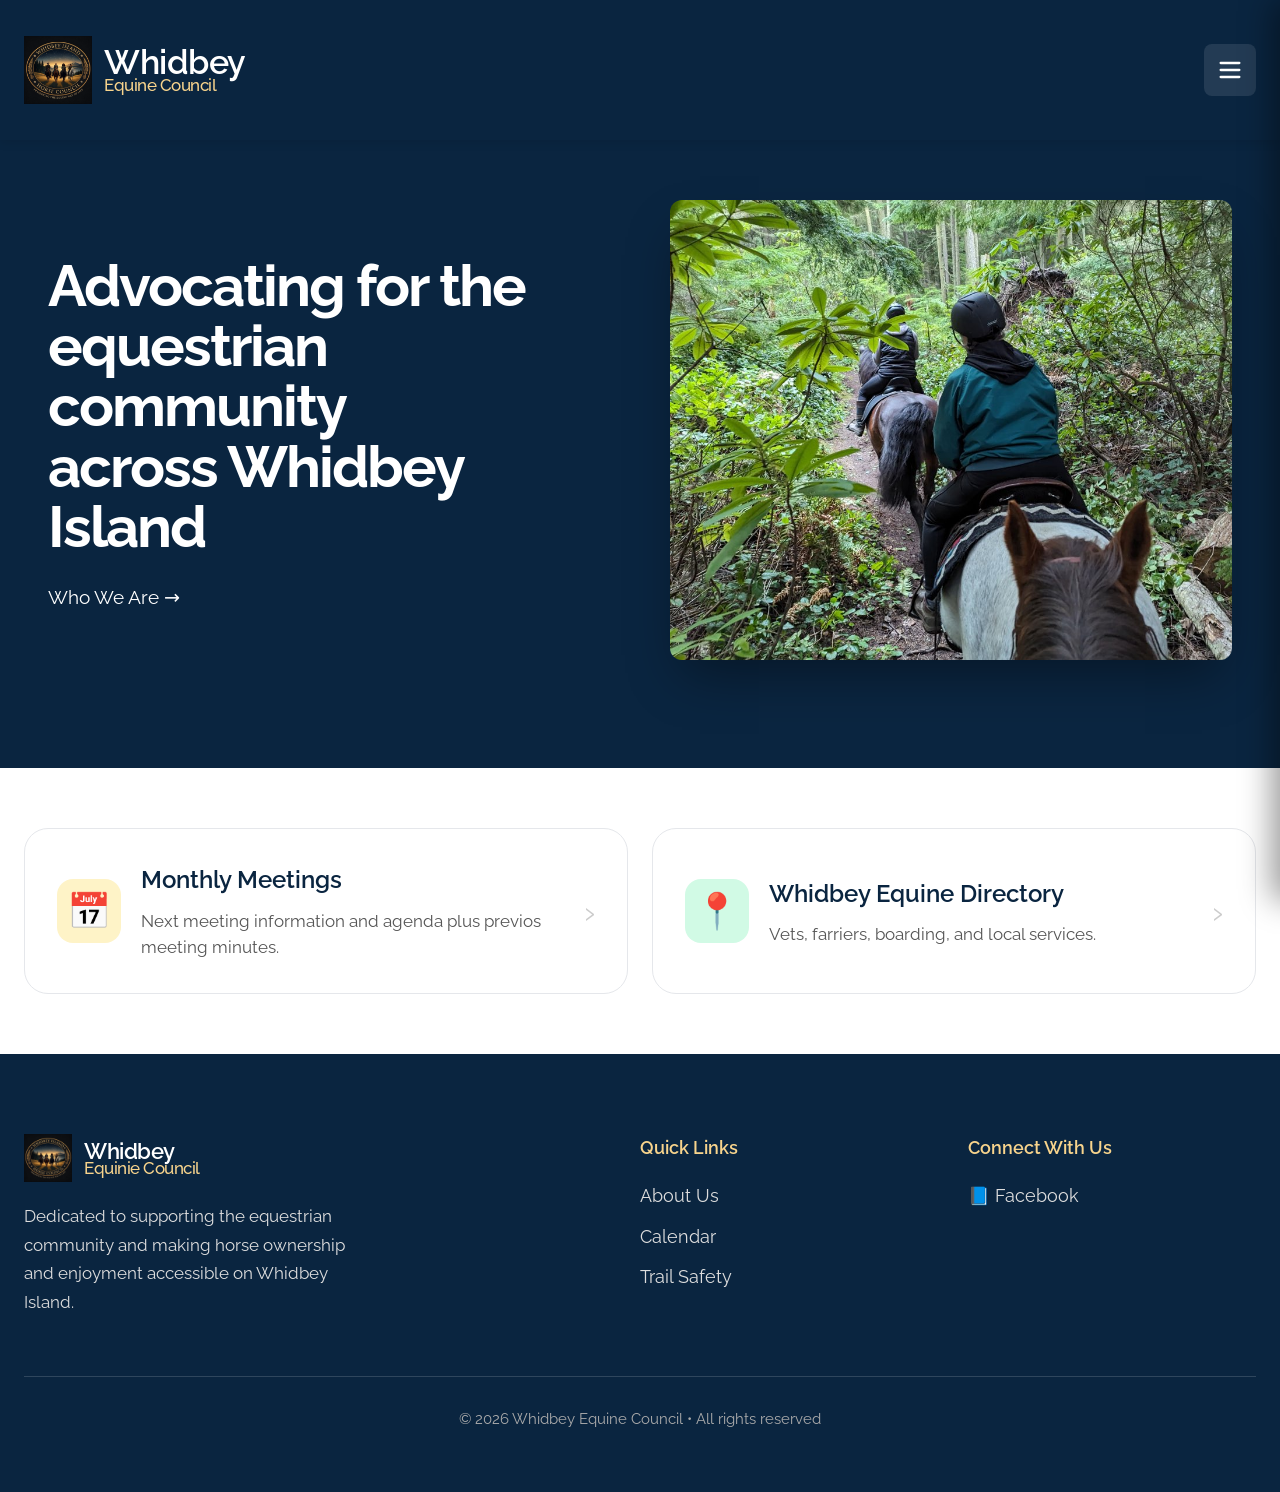
==== commit 36889d3e: "Update index.html" ====
--- a/index.html
+++ b/index.html
@@ -3,8 +3,8 @@
 <head>
     <meta charset="UTF-8">
     <meta name="viewport" content="width=device-width, initial-scale=1.0">
-    <meta name="description" content="Whidbey Island Horse Council - Promoting responsible horse ownership, trail access, and equestrian community on Whidbey Island, Washington.">
-    <title>Whidbey Island Horse Council | Home</title>
+    <meta name="description" content="Whidbey Equine Council - Promoting responsible horse ownership, trail access, and equestrian community on Whidbey Island, Washington.">
+    <title> Home | Whidbey Equine Council</title>
     <link href="https://fonts.googleapis.com/css2?family=Raleway:wght@400;500;600;700&display=swap" rel="stylesheet">
     <link rel="stylesheet" href="css/styles.css">
 </head>
@@ -15,8 +15,8 @@
         <div class="nav-container">
             <div class="logo-container">
                <a href="index.html" style="display: flex; align-items: center; gap: 12px; text-decoration: none;">
-                  <img src="images/logo.png" alt="Whidbey Island Horse Council Logo">
-                  <div class="logo-text">Whidbey Island <small>Horse Council</small></div>
+                  <img src="images/logo.png" alt="Whidbey Eequine Council Logo">
+                  <div class="logo-text">Whidbey<small>Equine Council</small></div>
                </a>
             </div>                      
            <nav class="desktop-nav">
@@ -122,8 +122,8 @@
         <div class="footer-content">
             <div>
                 <div class="footer-logo">
-                    <img src="images/logo.png" alt="Whidbey Island Horse Council">
-                    <div class="logo-text" style="color:white; font-size:1.4rem;">Whidbey Island <small style="color:#f8d48c;">Horse Council</small></div>
+                    <img src="images/logo.png" alt="Whidbey Equine Council">
+                    <div class="logo-text" style="color:white; font-size:1.4rem;">Whidbey<small style="color:#f8d48c;">Equinie Council</small></div>
                 </div>
                 <p>Dedicated to supporting the equestrian community and making horse ownership and enjoyment accessible on Whidbey Island.</p>
             </div>
@@ -143,7 +143,7 @@
             </div>
         </div>
         <div class="footer-bottom">
-            &copy; 2026 Whidbey Island Horse Council • All rights reserved
+            &copy; 2026 Whidbey Equine Council • All rights reserved
         </div>
     </footer>
 
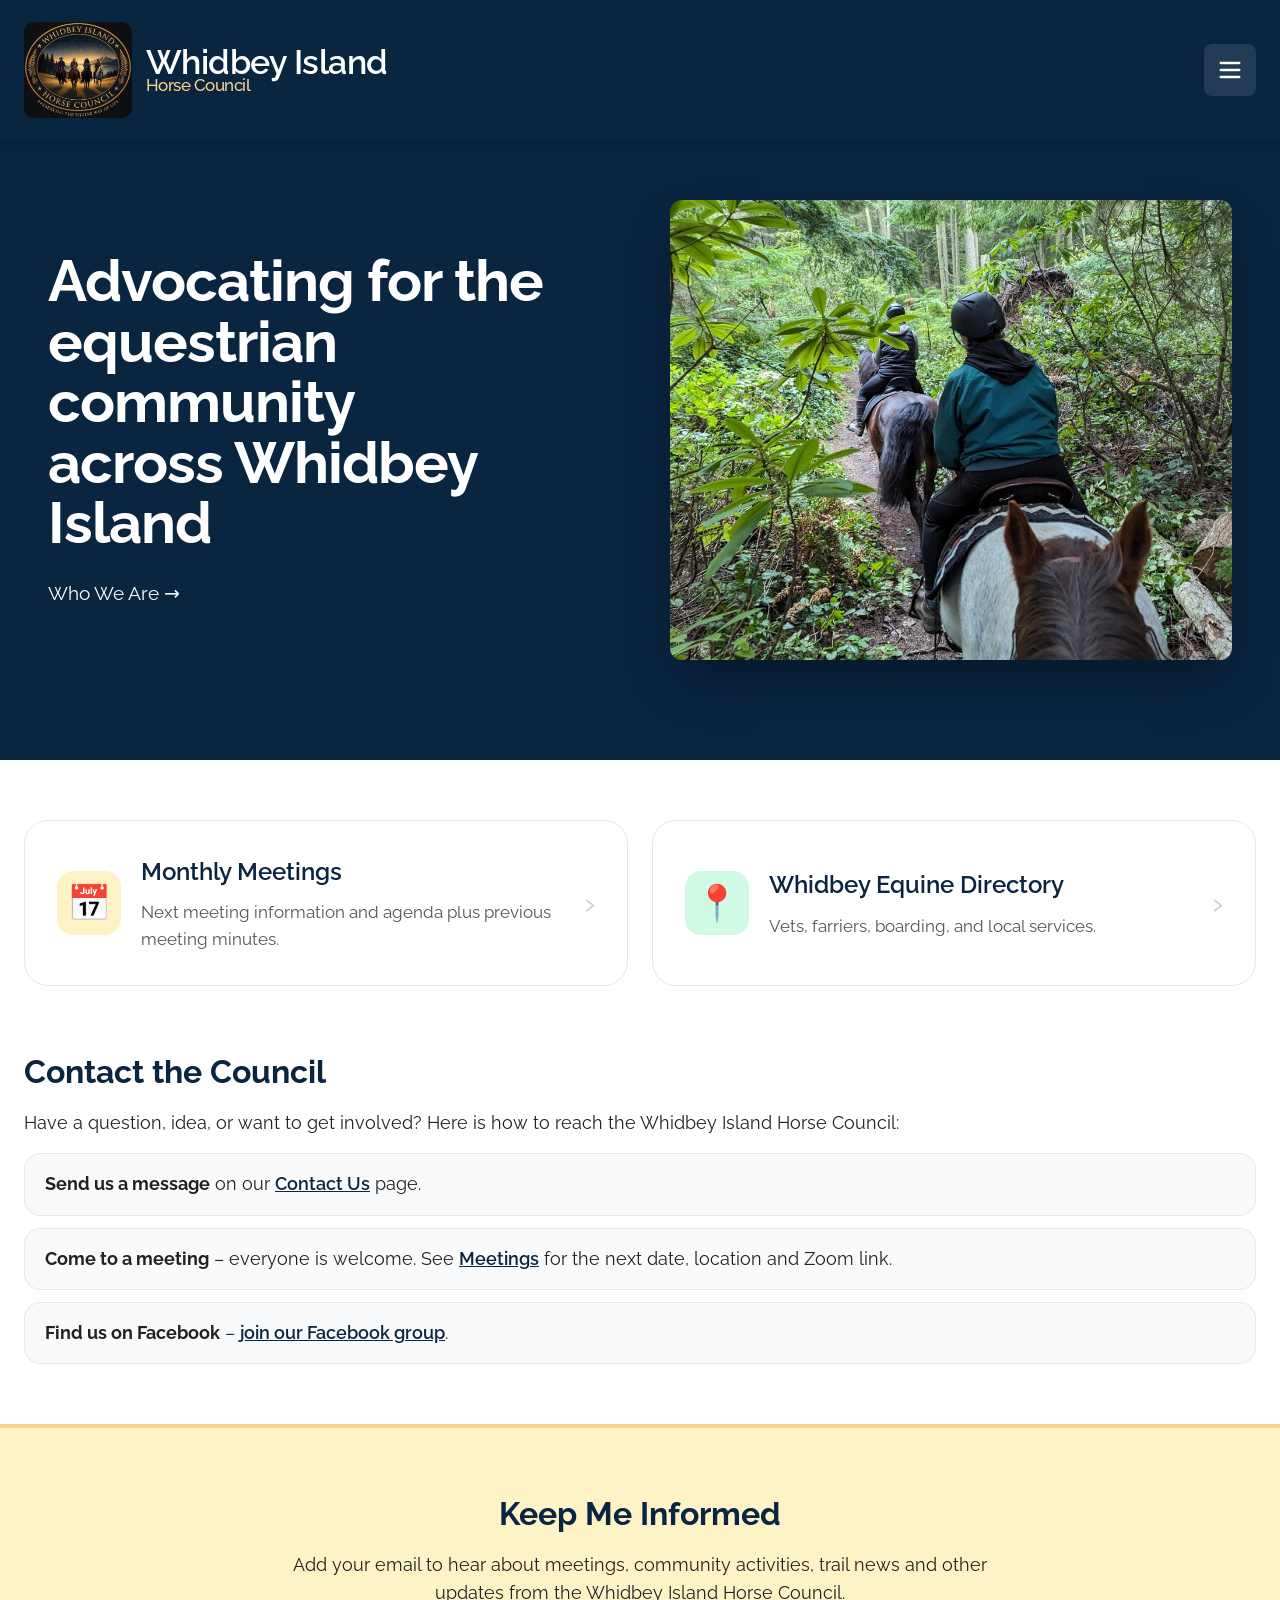
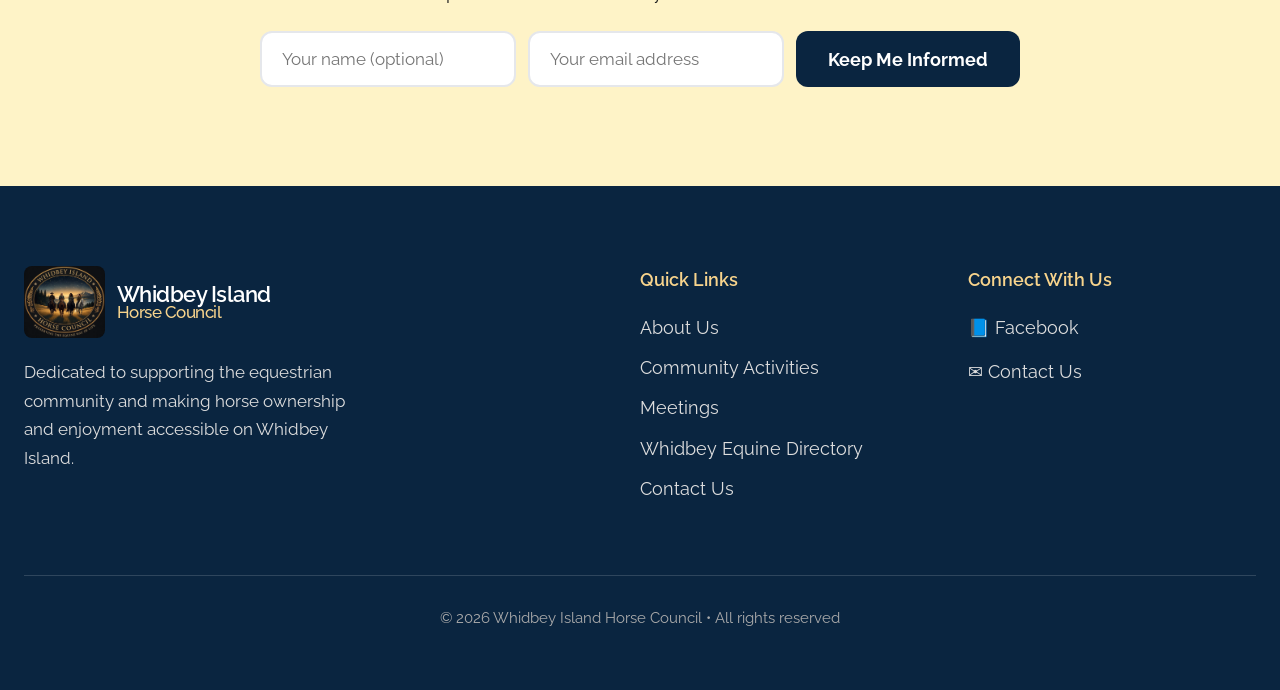
==== commit b48d2e44: "Committee feedback (11/2/26): rename to Whidbey Island Horse Council, new nav, Community Activities," ====
--- a/index.html
+++ b/index.html
@@ -3,10 +3,11 @@
 <head>
     <meta charset="UTF-8">
     <meta name="viewport" content="width=device-width, initial-scale=1.0">
-    <meta name="description" content="Whidbey Equine Council - Promoting responsible horse ownership, trail access, and equestrian community on Whidbey Island, Washington.">
-    <title> Home | Whidbey Equine Council</title>
+    <meta name="description" content="Whidbey Island Horse Council - Promoting responsible horse ownership, trail access, and equestrian community on Whidbey Island, Washington.">
+    <title>Home | Whidbey Island Horse Council</title>
     <link href="https://fonts.googleapis.com/css2?family=Raleway:wght@400;500;600;700&display=swap" rel="stylesheet">
-    <link rel="stylesheet" href="css/styles.css">
+    <link rel="icon" href="images/logo-header.png">
+    <link rel="stylesheet" href="css/styles.css?v=20261117">
 </head>
 <body>
 
@@ -14,81 +15,59 @@
     <header class="header-bg">
         <div class="nav-container">
             <div class="logo-container">
-               <a href="index.html" style="display: flex; align-items: center; gap: 12px; text-decoration: none;">
-                  <img src="images/logo.png" alt="Whidbey Eequine Council Logo">
-                  <div class="logo-text">Whidbey<small>Equine Council</small></div>
-               </a>
-            </div>                      
-           <nav class="desktop-nav">
+                <a href="index.html">
+                    <!-- LOGO: to use the Facebook-page logo, replace images/logo-header.png with that file (same name). -->
+                    <img src="images/logo-header.png" alt="Whidbey Island Horse Council logo" class="site-logo">
+                    <div class="logo-text">Whidbey Island<small>Horse Council</small></div>
+                </a>
+            </div>
+            <nav class="desktop-nav" aria-label="Main">
                 <a href="index.html" class="active">Home</a>
                 <a href="about.html">About Us / Mission</a>
-                <a href="events.html">Calendar</a>
-                <a href="resources.html">Resources</a>
-                <a href="contact.html">Contact</a>
+                <a href="events.html">Community Activities</a>
+                <a href="monthly-meetings.html">Meetings</a>
+                <a href="whidbey-equine-directory.html">Whidbey Equine Directory</a>
+                <a href="horse-friendly-trails.html">Horse Friendly Trails</a>
+                <a href="resources.html">Trail Safety</a>
+                <a href="emergency-preparedness.html">Emergency Preparedness</a>
+                <a href="contact.html">Contact Us</a>
             </nav>
-            <div class="hamburger" onclick="toggleMobileMenu()">
+            <button type="button" class="hamburger" onclick="toggleMobileMenu()" aria-label="Open menu" aria-controls="mobile-menu">
                 <svg id="hamburger-icon" xmlns="http://www.w3.org/2000/svg" width="28" height="28" fill="none" viewBox="0 0 24 24" stroke="currentColor">
                     <path stroke-linecap="round" stroke-linejoin="round" stroke-width="2" d="M4 6h16M4 12h16M4 18h16"/>
                 </svg>
-            </div>
-        </div>
-
-        <!-- RIGHT-SIDE MOBILE DRAWER WITH ACCORDION -->
+            </button>
+        </div>
+
+        <!-- RIGHT-SIDE MOBILE DRAWER (no sub-menus: every page is its own item) -->
         <div id="mobile-menu" class="mobile-menu">
-            <button class="close-btn" onclick="toggleMobileMenu()">×</button>
-            <nav>
-                <a href="index.html" onclick="toggleMobileMenu()">Home</a>
+            <button type="button" class="close-btn" onclick="toggleMobileMenu()" aria-label="Close menu">×</button>
+            <nav aria-label="Main menu">
+                <a href="index.html" class="active" aria-current="page" onclick="toggleMobileMenu()">Home</a>
                 <a href="about.html" onclick="toggleMobileMenu()">About Us / Mission</a>
-                <!-- Events accordion -->
-                <div class="accordion-item">
-                    <button class="accordion-header" onclick="toggleAccordion(this)" aria-expanded="false">
-                        Calendar
-                        <span class="chevron">›</span>
-                    </button>
-                    <div class="accordion-content">
-                        <a href="events.html" onclick="toggleMobileMenu()">Upcoming Events</a>
-                        <a href="monthly-meetings.html" onclick="toggleMobileMenu()">Monthly Meetings</a>
-                    </div>
-                </div>
-                
-                <!-- Resources accordion -->
-                <div class="accordion-item">
-                    <button class="accordion-header" onclick="toggleAccordion(this)" aria-expanded="false">
-                        Resources
-                        <span class="chevron">›</span>
-                    </button>
-                    <div class="accordion-content">
-                        <a href="resources.html" onclick="toggleMobileMenu()">Trail Safety</a>
-                        <a href="disaster-preparedness.html" onclick="toggleMobileMenu()">Disaster Preparedness</a>
-                        <a href="whidbey-equine-directory.html" onclick="toggleMobileMenu()">Whidbey Equine Directory</a>
-                    </div>
-                </div>
-                <a href="contact.html" onclick="toggleMobileMenu()">Contact</a>
+                <a href="events.html" onclick="toggleMobileMenu()">Community Activities</a>
+                <a href="monthly-meetings.html" onclick="toggleMobileMenu()">Meetings</a>
+                <a href="whidbey-equine-directory.html" onclick="toggleMobileMenu()">Whidbey Equine Directory</a>
+                <a href="horse-friendly-trails.html" onclick="toggleMobileMenu()">Horse Friendly Trails</a>
+                <a href="resources.html" onclick="toggleMobileMenu()">Trail Safety</a>
+                <a href="emergency-preparedness.html" onclick="toggleMobileMenu()">Emergency Preparedness</a>
+                <a href="contact.html" onclick="toggleMobileMenu()">Contact Us</a>
             </nav>
         </div>
     </header>
     <!-- HERO SECTION – Text left, photo right -->
-    <section style="background-color: #0a2540; padding: 60px 24px 100px; color: white;">
-        <div class="hero-grid" style="max-width: 1280px; margin: 0 auto; display: grid; gap: 60px; align-items: center;">
-            
-            <!-- LEFT: Text - now vertically centered -->
-            <div style="display: flex; flex-direction: column; justify-content: center; height: 100%;">
-                <h1 style="font-size: 3.6rem; line-height: 1.05; font-weight: 700; letter-spacing: -2px; margin-bottom: 24px;">
+    <section class="home-hero">
+        <div class="hero-grid">
+            <div class="home-hero-text">
+                <h1 class="home-hero-title">
                     Advocating for the equestrian community<br>across Whidbey Island
                 </h1>
                 <div style="display: flex; gap: 28px; flex-wrap: wrap; align-items: center;">
-                    <a href="about.html" 
-                       style="color: white; font-size: 1.2rem; display: flex; align-items: center; gap: 8px; text-decoration: none;">
-                        Who We Are →
-                    </a>
-                </div>
-            </div>
-            
-            <!-- RIGHT: Rider photo - slightly smaller -->
+                    <a href="about.html" class="home-hero-link">Who We Are →</a>
+                </div>
+            </div>
             <div>
-                <img src="images/hero-rider.jpg" 
-                     alt="Horse rider on trail at sunset" 
-                     style="width: 100%; max-height: 460px; object-fit: cover; border-radius: 12px; box-shadow: 0 25px 50px -12px rgba(0,0,0,0.4);">
+                <img src="images/hero-rider.jpg" alt="Horse rider on trail at sunset" class="home-hero-img">
             </div>
         </div>
     </section>
@@ -101,7 +80,7 @@
                 <div class="card-icon" style="background:#fef3c7; color:#b45309;">📅</div>
                 <div class="card-content">
                     <h3>Monthly Meetings</h3>
-                    <p>Next meeting information and agenda plus previos meeting minutes.</p>
+                    <p>Next meeting information and agenda plus previous meeting minutes.</p>
                 </div>
                 <span class="card-arrow">›</span>
             </a>
@@ -117,13 +96,43 @@
         </div>
     </section>
 
+    <!-- CONTACT THE COUNCIL -->
+    <section class="home-contact">
+        <h2>Contact the Council</h2>
+        <p>Have a question, idea, or want to get involved? Here is how to reach the Whidbey Island Horse Council:</p>
+        <ul class="home-contact-list">
+            <li><strong>Send us a message</strong> on our <a href="contact.html">Contact Us</a> page.</li>
+            <li><strong>Come to a meeting</strong> – everyone is welcome. See <a href="monthly-meetings.html">Meetings</a> for the next date, location and Zoom link.</li>
+            <li><strong>Find us on Facebook</strong> – <a href="https://www.facebook.com/groups/1446844290421112" target="_blank" rel="noopener">join our Facebook group</a>.</li>
+        </ul>
+    </section>
+
+    <!-- KEEP ME INFORMED (email sign-up). Where it goes is set in js/site-config.js -->
+    <section class="keep-informed" id="keep-informed">
+        <div class="keep-informed-inner">
+            <h2>Keep Me Informed</h2>
+            <p>Add your email to hear about meetings, community activities, trail news and other updates from the Whidbey Island Horse Council.</p>
+            <form id="keep-informed-form" class="keep-informed-form" method="POST">
+                <label class="visually-hidden" for="ki-name">Your name (optional)</label>
+                <input id="ki-name" type="text" name="name" placeholder="Your name (optional)" autocomplete="name">
+                <label class="visually-hidden" for="ki-email">Your email</label>
+                <input id="ki-email" type="email" name="email" placeholder="Your email address" required autocomplete="email">
+                <input type="hidden" name="_subject" value="Keep Me Informed sign-up (Whidbey Island Horse Council website)">
+                <input type="hidden" name="form" value="Keep Me Informed">
+                <input type="text" name="_gotcha" style="display:none" tabindex="-1" autocomplete="off">
+                <button type="submit" class="keep-informed-btn">Keep Me Informed</button>
+            </form>
+            <p id="keep-informed-status" class="keep-informed-status" role="status" aria-live="polite"></p>
+        </div>
+    </section>
+
     <!-- FOOTER -->
     <footer class="footer">
         <div class="footer-content">
             <div>
                 <div class="footer-logo">
-                    <img src="images/logo.png" alt="Whidbey Equine Council">
-                    <div class="logo-text" style="color:white; font-size:1.4rem;">Whidbey<small style="color:#f8d48c;">Equinie Council</small></div>
+                    <img src="images/logo-header.png" alt="Whidbey Island Horse Council logo">
+                    <div class="logo-text" style="color:white; font-size:1.4rem;">Whidbey Island<small style="color:#f8d48c;">Horse Council</small></div>
                 </div>
                 <p>Dedicated to supporting the equestrian community and making horse ownership and enjoyment accessible on Whidbey Island.</p>
             </div>
@@ -131,23 +140,59 @@
                 <h4>Quick Links</h4>
                 <ul>
                     <li><a href="about.html">About Us</a></li>
-                    <li><a href="events.html">Calendar</a></li>
-                    <li><a href="resources.html">Trail Safety</a></li>
+                    <li><a href="events.html">Community Activities</a></li>
+                    <li><a href="monthly-meetings.html">Meetings</a></li>
+                    <li><a href="whidbey-equine-directory.html">Whidbey Equine Directory</a></li>
+                    <li><a href="contact.html">Contact Us</a></li>
                 </ul>
             </div>
             <div class="footer-column">
                 <h4>Connect With Us</h4>
                 <div class="footer-social">
-                    <a href="https://www.facebook.com/groups/1446844290421112" target="_blank">📘 Facebook</a>
+                    <a href="https://www.facebook.com/groups/1446844290421112" target="_blank" rel="noopener">📘 Facebook</a>
+                    <a href="contact.html">✉️ Contact Us</a>
                 </div>
             </div>
         </div>
         <div class="footer-bottom">
-            &copy; 2026 Whidbey Equine Council • All rights reserved
+            &copy; 2026 Whidbey Island Horse Council • All rights reserved
         </div>
     </footer>
 
+    <script src="js/site-config.js"></script>
     <script>
+        // Keep Me Informed sign-up (same Formspree mechanism as the Contact Us page)
+        (function () {
+            const form = document.getElementById('keep-informed-form');
+            const status = document.getElementById('keep-informed-status');
+            if (!form) return;
+            const endpoint = (window.SITE_CONFIG && window.SITE_CONFIG.keepInformedFormEndpoint) || '';
+            form.action = endpoint;
+            form.addEventListener('submit', async function (e) {
+                e.preventDefault();
+                const button = form.querySelector('button');
+                button.disabled = true;
+                button.textContent = 'Sending...';
+                try {
+                    const response = await fetch(endpoint, {
+                        method: 'POST',
+                        body: new FormData(form),
+                        headers: { 'Accept': 'application/json' }
+                    });
+                    if (!response.ok) throw new Error('Status ' + response.status);
+                    form.reset();
+                    status.textContent = 'Thank you! You are on the list.';
+                    status.className = 'keep-informed-status ok';
+                } catch (err) {
+                    status.textContent = 'Sorry, something went wrong. Please try again, or use our Contact Us page.';
+                    status.className = 'keep-informed-status error';
+                } finally {
+                    button.disabled = false;
+                    button.textContent = 'Keep Me Informed';
+                }
+            });
+        })();
+
         function toggleMobileMenu() {
             const menu = document.getElementById('mobile-menu');
             const icon = document.getElementById('hamburger-icon');
--- a/css/styles.css
+++ b/css/styles.css
@@ -647,7 +647,12 @@
     background-color: #1a3a5e;
     transform: translateY(-2px);
 }
-
+.btn-register.disabled {
+  background: #e5e5e5;
+  color: #666;
+  border-color: #ccc;
+  box-shadow: none;
+}
 .btn-details {
     color: #666;
     text-decoration: none;
@@ -778,6 +783,10 @@
     font-size: 4.8rem;
     color: #166534;
     margin-bottom: 24px;
+}
+
+#error-message i {
+    color: #c0392b;
 }
 
 .success-container h2 {
@@ -1323,3 +1332,322 @@
 .text-amber {
     color: #f8d48c;
 }
+
+/* =====================================================================
+   COMMITTEE FEEDBACK UPDATES (Nov 2026)
+   Larger logo, home page sign-up/contact, directory help, iPhone fixes
+   ===================================================================== */
+
+/* ---- Larger, legible logo (item 1) ---- */
+.logo-container a {
+    display: flex;
+    align-items: center;
+    gap: 14px;
+}
+.logo-container img,
+.logo-container img.site-logo {
+    height: 96px;
+    width: auto;
+    border-radius: 10px;
+}
+.nav-container {
+    padding: 14px 24px;
+}
+.footer-logo img {
+    height: 72px;
+    border-radius: 8px;
+}
+
+/* Hamburger is a real <button> now */
+button.hamburger {
+    border: none;
+    color: white;
+}
+
+/* Drawer: don't let the closed drawer's shadow peek in at the right edge (iPhone + desktop) */
+.mobile-menu {
+    visibility: hidden;
+    box-shadow: none;
+    transition: right 0.4s cubic-bezier(0.4, 0, 0.2, 1), visibility 0.4s;
+    max-width: 85vw;
+}
+.mobile-menu.active {
+    visibility: visible;
+    box-shadow: -8px 0 30px rgba(0, 0, 0, 0.4);
+}
+.mobile-menu a.active {
+    color: #f8d48c;
+}
+
+/* ---- Home hero (moved from inline styles so it can shrink on phones) ---- */
+.home-hero {
+    background-color: #0a2540;
+    padding: 60px 24px 100px;
+    color: white;
+}
+.home-hero .hero-grid {
+    gap: 60px;
+}
+.home-hero-text {
+    display: flex;
+    flex-direction: column;
+    justify-content: center;
+    height: 100%;
+}
+.home-hero-title {
+    font-size: clamp(2.1rem, 6vw, 3.6rem);
+    line-height: 1.05;
+    font-weight: 700;
+    letter-spacing: -1px;
+    margin-bottom: 24px;
+    overflow-wrap: break-word;
+}
+.home-hero-link {
+    color: white;
+    font-size: 1.2rem;
+    display: flex;
+    align-items: center;
+    gap: 8px;
+    text-decoration: none;
+}
+.home-hero-link:hover { color: #f8d48c; }
+.home-hero-img {
+    width: 100%;
+    max-height: 460px;
+    object-fit: cover;
+    border-radius: 12px;
+    box-shadow: 0 25px 50px -12px rgba(0,0,0,0.4);
+    display: block;
+}
+
+/* ---- Contact the Council (item 8) ---- */
+.home-contact {
+    max-width: 1280px;
+    margin: 0 auto;
+    padding: 0 24px 60px;
+}
+.home-contact h2,
+.keep-informed h2 {
+    color: #0a2540;
+    font-size: 2rem;
+    margin-bottom: 12px;
+}
+.home-contact-list {
+    list-style: none;
+    display: grid;
+    gap: 12px;
+    margin-top: 16px;
+}
+.home-contact-list li {
+    background: #f8fafc;
+    border: 1px solid #e5e7eb;
+    border-radius: 16px;
+    padding: 16px 20px;
+}
+.home-contact a,
+.page-crosslink a,
+.page-intro a,
+.contact-intro a,
+.listing-cta a:not(.cta-pill),
+.network-note a[href],
+.embed-newtab a,
+.notice-box a {
+    color: #0a2540;
+    font-weight: 600;
+    text-decoration: underline;
+}
+
+/* ---- Keep Me Informed (item 4) ---- */
+.keep-informed {
+    background: #fef3c7;
+    border-top: 4px solid #f8d48c;
+    padding: 60px 24px;
+}
+.keep-informed-inner {
+    max-width: 760px;
+    margin: 0 auto;
+    text-align: center;
+}
+.keep-informed-form {
+    display: flex;
+    flex-wrap: wrap;
+    gap: 12px;
+    justify-content: center;
+    margin-top: 24px;
+}
+.keep-informed-form input[type="text"],
+.keep-informed-form input[type="email"] {
+    flex: 1 1 220px;
+    min-width: 0;
+    padding: 16px 20px;
+    border: 2px solid #e5e7eb;
+    border-radius: 12px;
+    font-size: 1.05rem;
+    font-family: inherit;
+}
+.keep-informed-form input:focus {
+    outline: none;
+    border-color: #0a2540;
+}
+.keep-informed-btn {
+    background: #0a2540;
+    color: white;
+    font-weight: 700;
+    font-size: 1.1rem;
+    border: none;
+    border-radius: 12px;
+    padding: 16px 32px;
+    cursor: pointer;
+    font-family: inherit;
+}
+.keep-informed-btn:hover { background: #1a3a5e; }
+.keep-informed-status { margin-top: 14px; font-weight: 600; min-height: 1.4em; }
+.keep-informed-status.ok { color: #166534; }
+.keep-informed-status.error { color: #b91c1c; }
+.visually-hidden {
+    position: absolute !important;
+    width: 1px; height: 1px;
+    overflow: hidden;
+    clip: rect(0 0 0 0);
+    white-space: nowrap;
+}
+
+/* ---- Page intros / cross links ---- */
+.page-intro {
+    max-width: 820px;
+    margin: 8px 0 32px;
+    color: #444;
+}
+.page-crosslink {
+    margin: 10px 0 40px;
+    font-size: 1.1rem;
+}
+.contact-intro {
+    text-align: center;
+    color: #444;
+    margin-bottom: 28px;
+}
+.notice-box {
+    background: #fefce8;
+    border: 1px solid #f8d48c;
+    border-radius: 12px;
+    padding: 16px 20px;
+}
+.coming-soon {
+    color: #b45309;
+    font-weight: 700;
+}
+
+/* ---- Directory (item 11) ---- */
+.directory-heading {
+    margin-top: 48px;
+    margin-bottom: 16px;
+}
+.listing-cta {
+    display: flex;
+    flex-wrap: wrap;
+    align-items: center;
+    justify-content: space-between;
+    gap: 16px;
+    background: #f0fdf4;
+    border: 1px solid #bbf7d0;
+    border-radius: 16px;
+    padding: 18px 22px;
+    margin-bottom: 20px;
+}
+.listing-cta p { margin: 4px 0 0 !important; color: #444; }
+.listing-cta-buttons { display: flex; flex-wrap: wrap; gap: 10px; }
+.cta-pill {
+    display: inline-block;
+    background: #0a2540;
+    color: white;
+    font-weight: 600;
+    padding: 12px 22px;
+    border-radius: 9999px;
+    text-decoration: none;
+    border: 2px solid #0a2540;
+}
+.cta-pill:hover { background: #1a3a5e; }
+.cta-pill-outline { background: white; color: #0a2540; }
+.cta-pill-outline:hover { background: #f8d48c; border-color: #f8d48c; }
+.directory-help {
+    background: #f8fafc;
+    border: 1px solid #e5e7eb;
+    border-radius: 16px;
+    padding: 16px 22px;
+    margin-bottom: 24px;
+    color: #444;
+    font-size: 1rem;
+}
+.directory-help p { margin-bottom: 6px !important; }
+.directory-help ul { padding-left: 20px; }
+.directory-help li { margin-bottom: 6px; }
+.embed-newtab {
+    margin-top: 12px !important;
+    font-size: 0.95rem;
+    color: #555;
+    text-align: center;
+}
+.network-note {
+    margin-top: 48px;
+    padding: 20px 22px;
+    border-left: 4px solid #f8d48c;
+    background: #fffbeb;
+    border-radius: 8px;
+}
+.network-note h3 { color: #0a2540; margin-bottom: 8px; }
+.equine-network-name { font-weight: 700; color: #0a2540; }
+
+/* ---- iPhone / small screen fixes (item 10) ---- */
+img { max-width: 100%; height: auto; }
+.logo-container img,
+.footer-logo img { height: auto; }
+.logo-container img { height: 96px; }
+.footer-logo img { height: 72px; }
+iframe { max-width: 100%; }
+table { max-width: 100%; display: block; overflow-x: auto; }
+.quick-grid { grid-template-columns: repeat(auto-fit, minmax(min(340px, 100%), 1fr)); }
+.events-grid { grid-template-columns: repeat(auto-fit, minmax(min(360px, 100%), 1fr)); }
+.key-resources li, .meeting-card, .event-meta, .contact-form { overflow-wrap: anywhere; }
+
+@media (max-width: 768px) {
+    .main-content {
+        padding: 40px 16px 60px !important;
+    }
+    .content-wrapper,
+    .content-grid {
+        padding: 0;
+    }
+    .page-title {
+        font-size: 2.2rem;
+        line-height: 1.15;
+    }
+    .home-hero {
+        padding: 36px 16px 60px;
+    }
+    .home-hero .hero-grid {
+        padding: 0;
+        gap: 28px;
+    }
+    .quick-section { padding: 40px 16px; }
+    .home-contact { padding: 0 16px 40px; }
+    .keep-informed { padding: 40px 16px; }
+    .keep-informed-btn { width: 100%; }
+    .card { padding: 22px; }
+    .card-content h3 { font-size: 1.3rem; }
+    .event-card { padding: 22px; }
+    .event-title { font-size: 1.4rem; }
+    .meeting-card { flex-wrap: wrap; gap: 12px; }
+    .footer { padding: 50px 16px 40px; }
+    .listing-cta-buttons, .listing-cta-buttons .cta-pill { width: 100%; text-align: center; }
+}
+
+@media (max-width: 480px) {
+    .nav-container { padding: 10px 14px; }
+    .logo-container a { gap: 10px; }
+    .logo-container img { height: 64px; }
+    .logo-text { font-size: 1.45rem; }
+    .logo-text small { font-size: 0.95rem; }
+    .hamburger { width: 44px; height: 44px; flex-shrink: 0; }
+    .carousel-arrow { width: 40px; height: 40px; }
+}
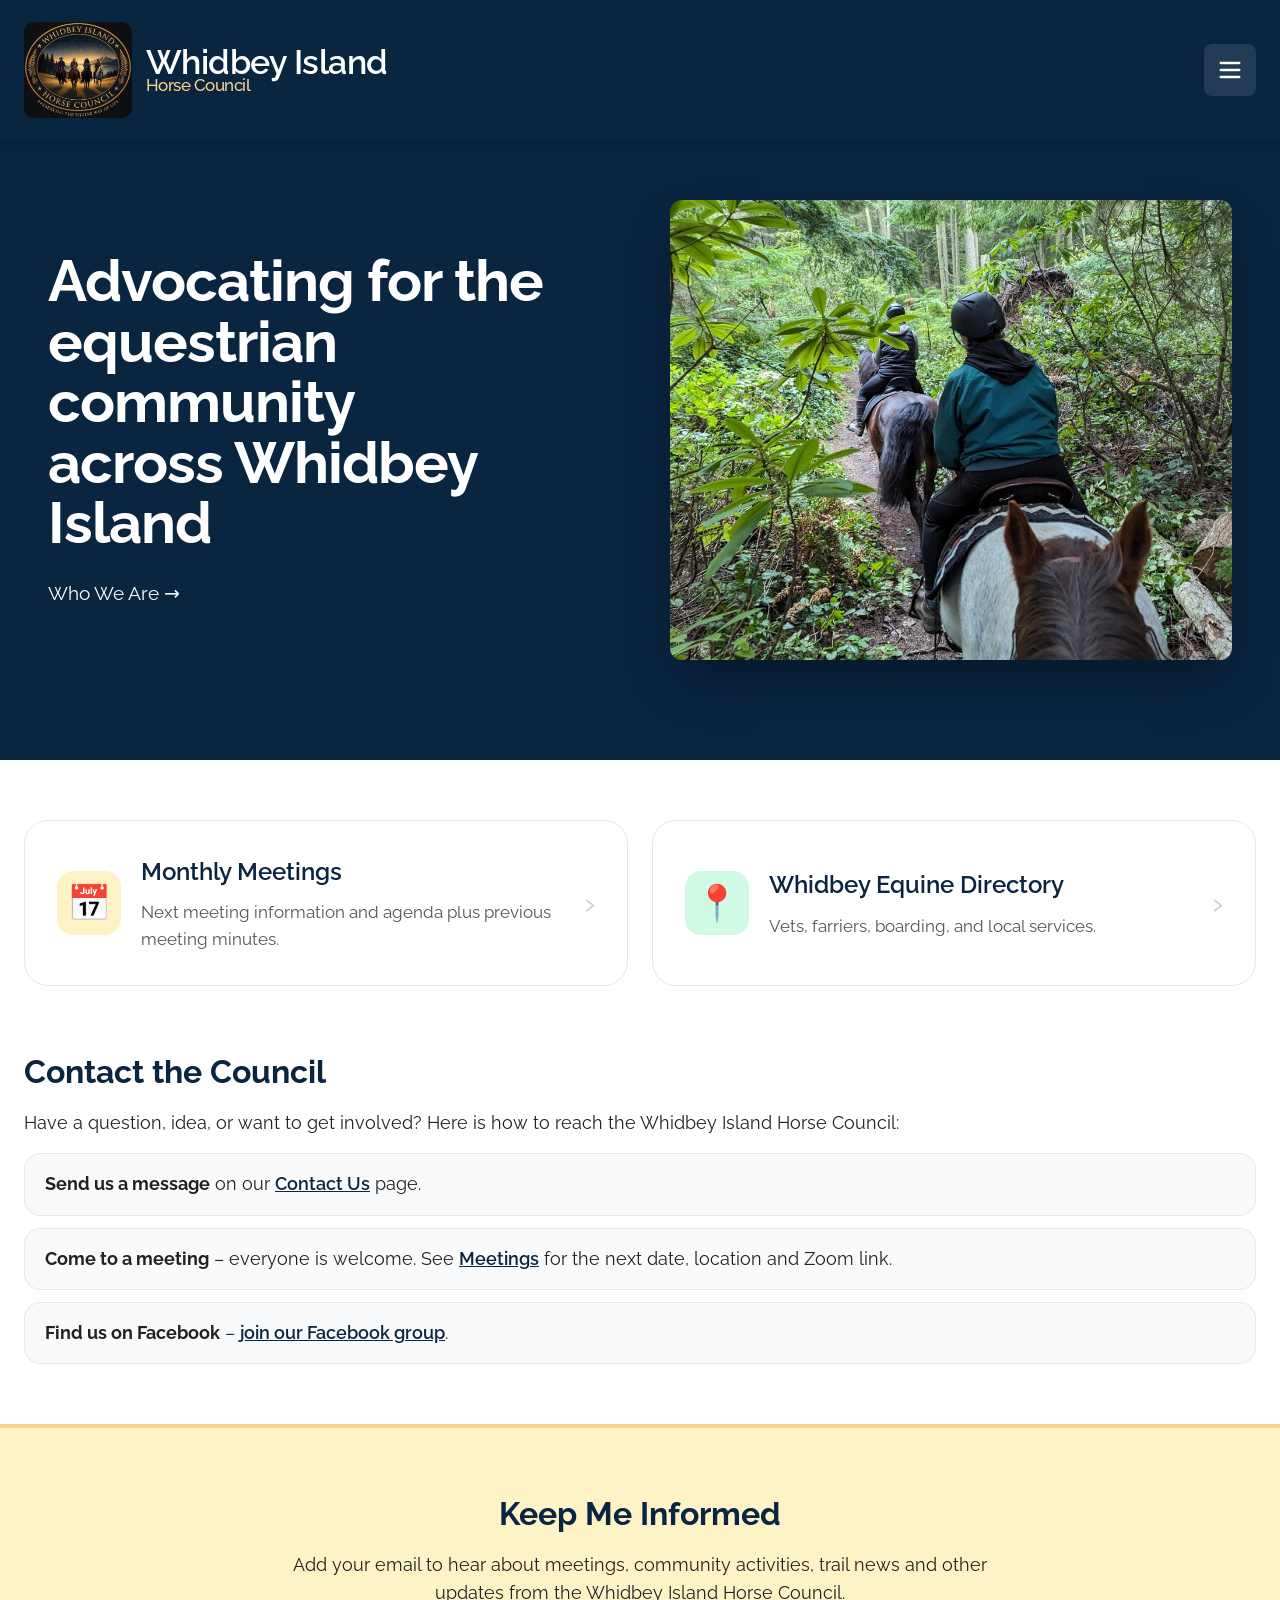
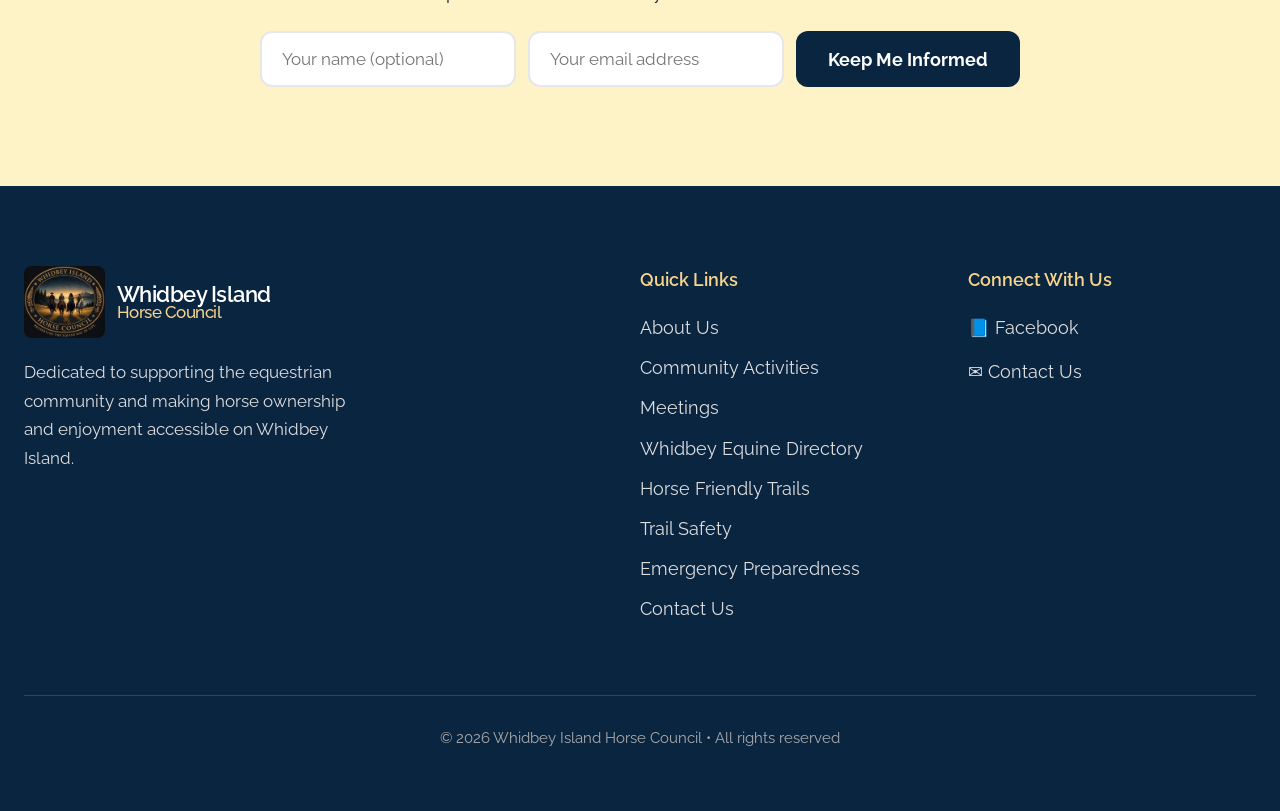
==== commit 86bc37f6: "Second-pass fixes for the committee feedback Label a past meeting as passed instead of next, and off" ====
--- a/index.html
+++ b/index.html
@@ -7,7 +7,7 @@
     <title>Home | Whidbey Island Horse Council</title>
     <link href="https://fonts.googleapis.com/css2?family=Raleway:wght@400;500;600;700&display=swap" rel="stylesheet">
     <link rel="icon" href="images/logo-header.png">
-    <link rel="stylesheet" href="css/styles.css?v=20261117">
+    <link rel="stylesheet" href="css/styles.css?v=20261117b">
 </head>
 <body>
 
@@ -143,6 +143,9 @@
                     <li><a href="events.html">Community Activities</a></li>
                     <li><a href="monthly-meetings.html">Meetings</a></li>
                     <li><a href="whidbey-equine-directory.html">Whidbey Equine Directory</a></li>
+                    <li><a href="horse-friendly-trails.html">Horse Friendly Trails</a></li>
+                    <li><a href="resources.html">Trail Safety</a></li>
+                    <li><a href="emergency-preparedness.html">Emergency Preparedness</a></li>
                     <li><a href="contact.html">Contact Us</a></li>
                 </ul>
             </div>
@@ -201,7 +204,7 @@
                 icon.innerHTML = `<path stroke-linecap="round" stroke-linejoin="round" stroke-width="2" d="M4 6h16M4 12h16M4 18h16"/>`;
             } else {
                 menu.classList.add('active');
-                icon.innerHTML = `<path stroke-linecap="round" stroke-linejoin="round" stroke-width="2" d="M6 18L18 6M6 6h12v12"/>`;
+                icon.innerHTML = `<path stroke-linecap="round" stroke-linejoin="round" stroke-width="2" d="M6 18L18 6M6 6l12 12"/>`;
             }
         }
         function toggleAccordion(button) {
--- a/css/styles.css
+++ b/css/styles.css
@@ -1650,4 +1650,38 @@
     .logo-text small { font-size: 0.95rem; }
     .hamburger { width: 44px; height: 44px; flex-shrink: 0; }
     .carousel-arrow { width: 40px; height: 40px; }
-}
+    .next-meeting-box { padding: 24px 14px; }
+}
+
+/* Passed meeting note, calendar actions, copy buttons */
+.meeting-hidden { display: none !important; }
+.meeting-passed-note {
+    background: #fff7e6;
+    border: 1px solid #f8d48c;
+    border-radius: 10px;
+    padding: 12px 14px;
+    margin: 0 auto 16px;
+    max-width: 640px;
+    color: #0a2540;
+    font-size: 1.05rem;
+}
+.meeting-actions {
+    display: flex;
+    flex-wrap: wrap;
+    gap: 10px;
+    justify-content: center;
+    margin-top: 12px;
+}
+.meeting-actions .minutes-link { margin-left: 0; }
+.zoom-meeting-info p { overflow-wrap: anywhere; }
+.copy-btn {
+    font: inherit;
+    font-size: 0.8em;
+    margin-left: 8px;
+    cursor: pointer;
+    border: 1px solid #ccc;
+    border-radius: 4px;
+    background: white;
+    padding: 2px 8px;
+    vertical-align: middle;
+}
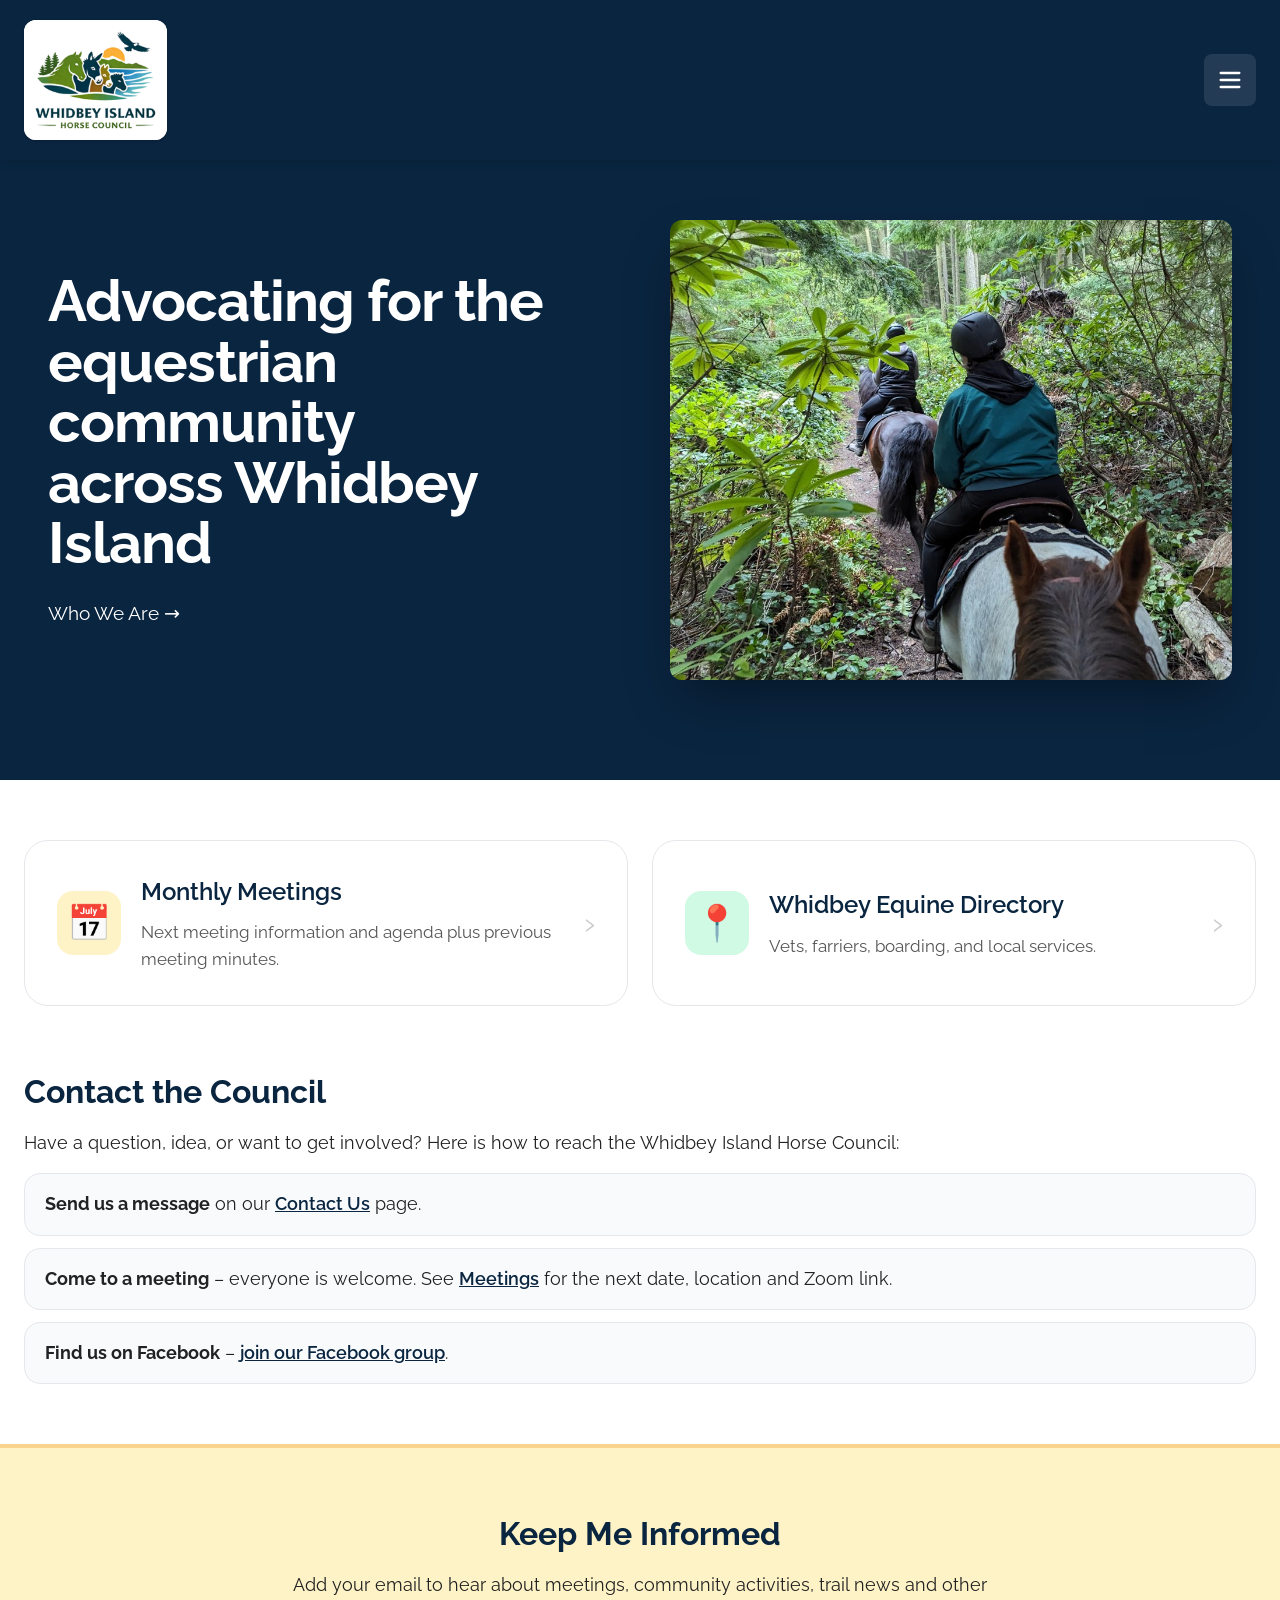
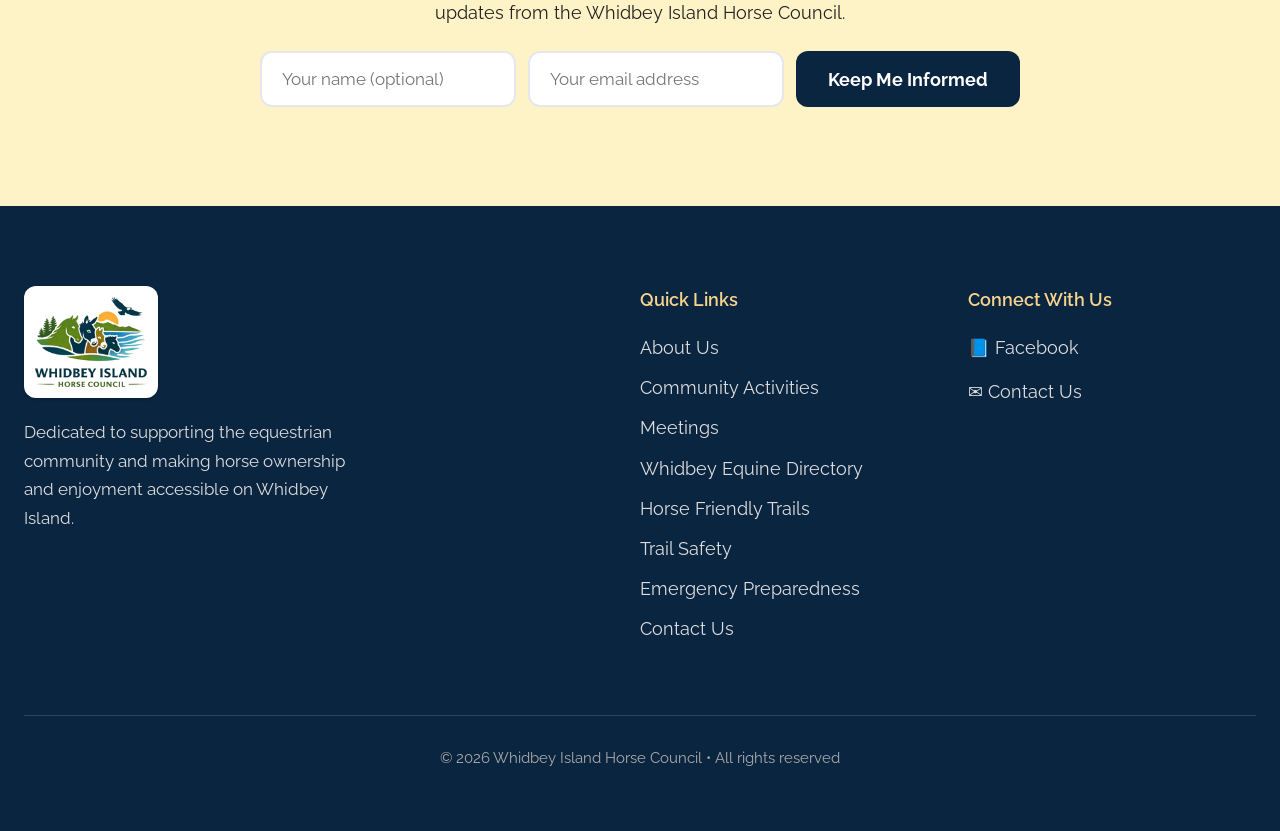
==== commit b2d968fb: "Use the official Whidbey Island Horse Council logo Replace the header, footer, and favicon artwork w" ====
--- a/index.html
+++ b/index.html
@@ -6,8 +6,9 @@
     <meta name="description" content="Whidbey Island Horse Council - Promoting responsible horse ownership, trail access, and equestrian community on Whidbey Island, Washington.">
     <title>Home | Whidbey Island Horse Council</title>
     <link href="https://fonts.googleapis.com/css2?family=Raleway:wght@400;500;600;700&display=swap" rel="stylesheet">
-    <link rel="icon" href="images/logo-header.png">
-    <link rel="stylesheet" href="css/styles.css?v=20261117b">
+    <link rel="icon" href="images/logo-header.png?v=20261117c" type="image/png">
+    <link rel="apple-touch-icon" href="images/logo-header.png?v=20261117c">
+    <link rel="stylesheet" href="css/styles.css?v=20261117c">
 </head>
 <body>
 
@@ -16,9 +17,7 @@
         <div class="nav-container">
             <div class="logo-container">
                 <a href="index.html">
-                    <!-- LOGO: to use the Facebook-page logo, replace images/logo-header.png with that file (same name). -->
-                    <img src="images/logo-header.png" alt="Whidbey Island Horse Council logo" class="site-logo">
-                    <div class="logo-text">Whidbey Island<small>Horse Council</small></div>
+                    <img src="images/logo-header.png?v=20261117c" alt="Whidbey Island Horse Council" class="site-logo">
                 </a>
             </div>
             <nav class="desktop-nav" aria-label="Main">
@@ -131,8 +130,7 @@
         <div class="footer-content">
             <div>
                 <div class="footer-logo">
-                    <img src="images/logo-header.png" alt="Whidbey Island Horse Council logo">
-                    <div class="logo-text" style="color:white; font-size:1.4rem;">Whidbey Island<small style="color:#f8d48c;">Horse Council</small></div>
+                    <img src="images/logo-header.png?v=20261117c" alt="Whidbey Island Horse Council">
                 </div>
                 <p>Dedicated to supporting the equestrian community and making horse ownership and enjoyment accessible on Whidbey Island.</p>
             </div>
--- a/css/styles.css
+++ b/css/styles.css
@@ -38,17 +38,21 @@
     display: flex;
     align-items: center;
     justify-content: space-between;
+    gap: 16px;
 }
 
 .logo-container {
     display: flex;
     align-items: center;
     gap: 12px;
+    min-width: 0;
 }
 
 .logo-container img {
-    height: 68px;
+    height: 120px;
     width: auto;
+    background: #ffffff;
+    border-radius: 12px;
     transition: transform 0.3s ease;
 }
 
@@ -126,8 +130,9 @@
     .nav-container {
         padding: 20px 24px;
     }
-    .logo-container img {
-        height: 58px;
+    .logo-container img,
+    .logo-container img.site-logo {
+        height: 100px;
     }
     .logo-text {
         font-size: 1.9rem;
@@ -417,7 +422,10 @@
 }
 
 .footer-logo img {
-    height: 48px;
+    height: 112px;
+    width: auto;
+    background: #ffffff;
+    border-radius: 12px;
 }
 
 .footer p {
@@ -1346,22 +1354,31 @@
 }
 .logo-container img,
 .logo-container img.site-logo {
-    height: 96px;
+    height: 120px;
     width: auto;
-    border-radius: 10px;
+    max-width: calc(100vw - 140px);
+    object-fit: contain;
+    background: #ffffff;
+    border-radius: 12px;
+    box-shadow: 0 1px 3px rgba(0, 0, 0, 0.22);
 }
 .nav-container {
-    padding: 14px 24px;
+    padding: 12px 24px;
+    gap: 16px;
 }
 .footer-logo img {
-    height: 72px;
-    border-radius: 8px;
+    height: 112px;
+    width: auto;
+    background: #ffffff;
+    border-radius: 12px;
+    box-shadow: 0 1px 3px rgba(0, 0, 0, 0.22);
 }
 
 /* Hamburger is a real <button> now */
 button.hamburger {
     border: none;
     color: white;
+    flex-shrink: 0;
 }
 
 /* Drawer: don't let the closed drawer's shadow peek in at the right edge (iPhone + desktop) */
@@ -1602,8 +1619,8 @@
 img { max-width: 100%; height: auto; }
 .logo-container img,
 .footer-logo img { height: auto; }
-.logo-container img { height: 96px; }
-.footer-logo img { height: 72px; }
+.logo-container img { height: 120px; }
+.footer-logo img { height: 112px; }
 iframe { max-width: 100%; }
 table { max-width: 100%; display: block; overflow-x: auto; }
 .quick-grid { grid-template-columns: repeat(auto-fit, minmax(min(340px, 100%), 1fr)); }
@@ -1639,15 +1656,20 @@
     .event-title { font-size: 1.4rem; }
     .meeting-card { flex-wrap: wrap; gap: 12px; }
     .footer { padding: 50px 16px 40px; }
+    .logo-container img,
+    .logo-container img.site-logo { height: 100px; }
+    .footer-logo img { height: 100px; }
     .listing-cta-buttons, .listing-cta-buttons .cta-pill { width: 100%; text-align: center; }
 }
 
 @media (max-width: 480px) {
-    .nav-container { padding: 10px 14px; }
-    .logo-container a { gap: 10px; }
-    .logo-container img { height: 64px; }
-    .logo-text { font-size: 1.45rem; }
-    .logo-text small { font-size: 0.95rem; }
+    .nav-container { padding: 10px 14px; gap: 12px; }
+    .logo-container a { gap: 0; }
+    .logo-container img,
+    .logo-container img.site-logo {
+        height: 88px;
+        max-width: calc(100vw - 44px - 28px - 20px);
+    }
     .hamburger { width: 44px; height: 44px; flex-shrink: 0; }
     .carousel-arrow { width: 40px; height: 40px; }
     .next-meeting-box { padding: 24px 14px; }
@@ -1685,3 +1707,12 @@
     padding: 2px 8px;
     vertical-align: middle;
 }
+
+/* ---- Community Activities: "Add an event" button ---- */
+.add-event-row {
+    margin: -12px 0 32px;
+}
+.add-event-row .btn-register {
+    font-size: 1rem;
+    padding: 12px 28px;
+}
